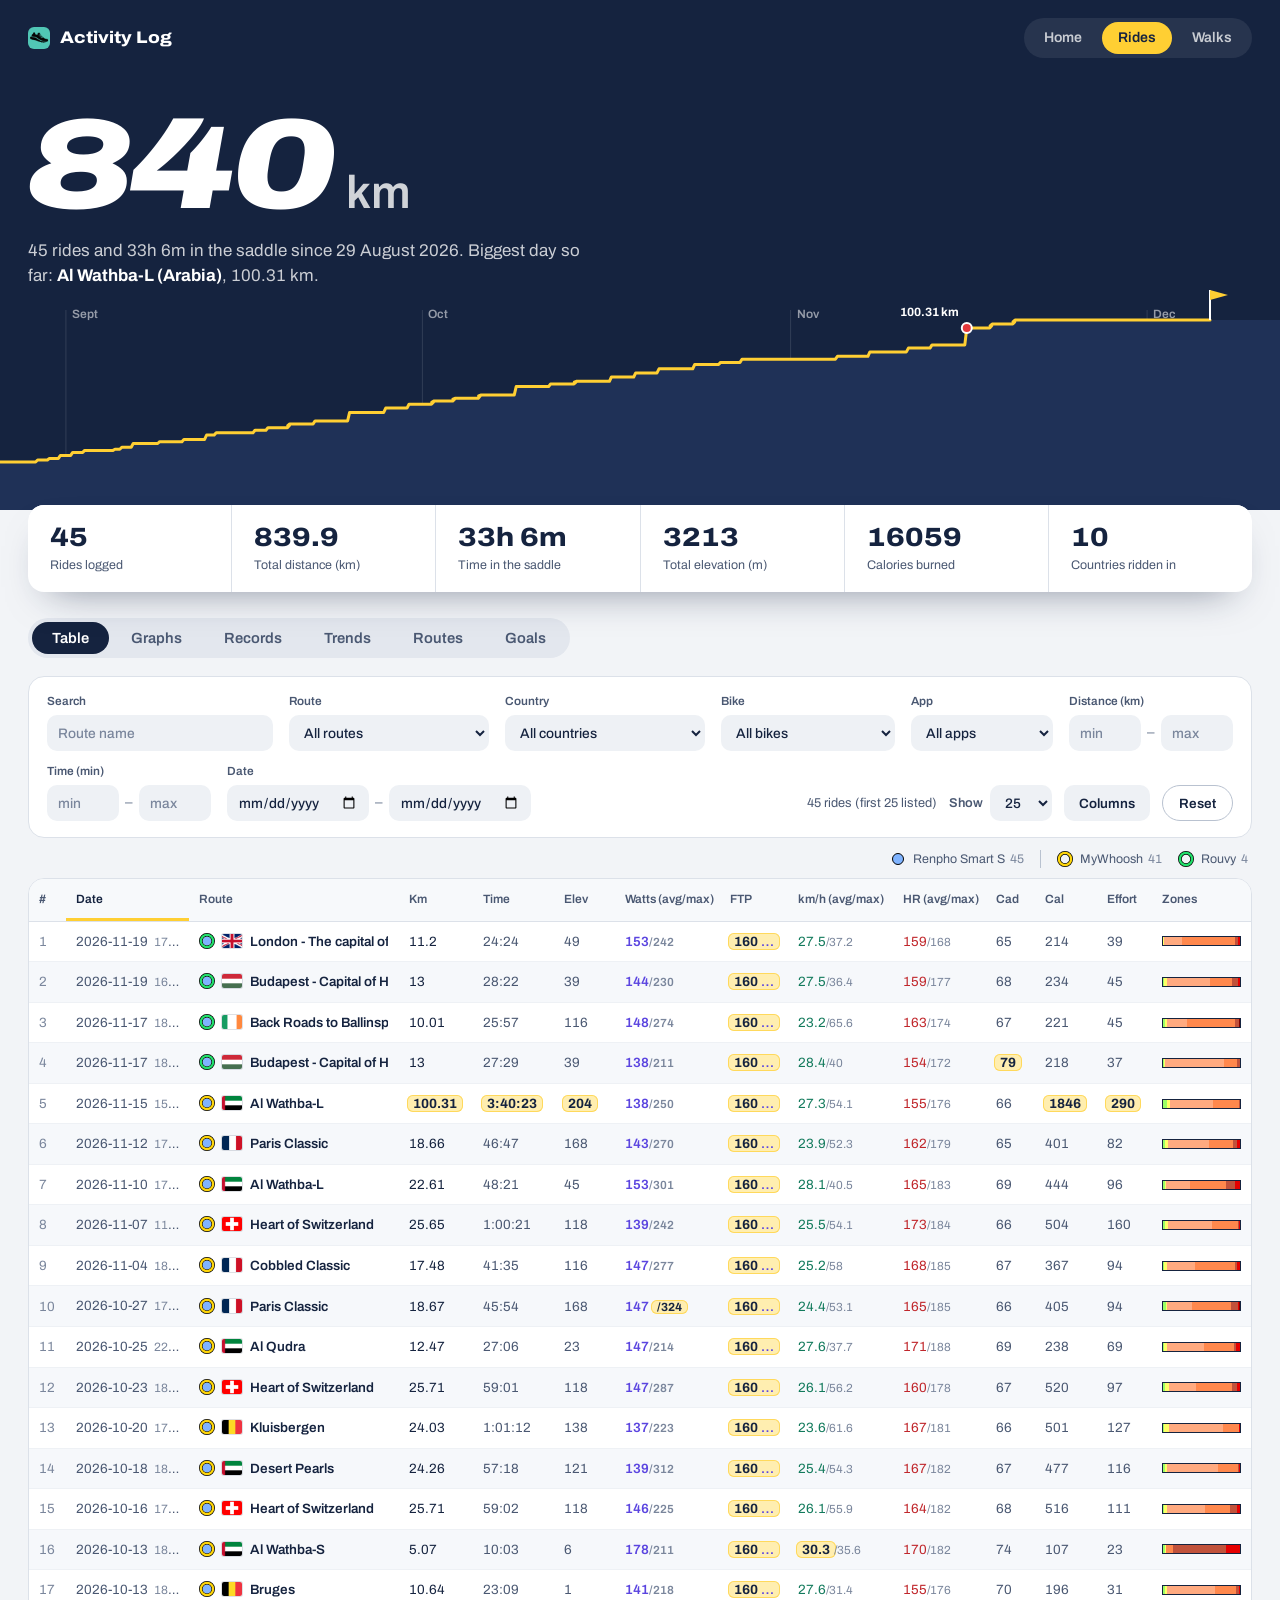
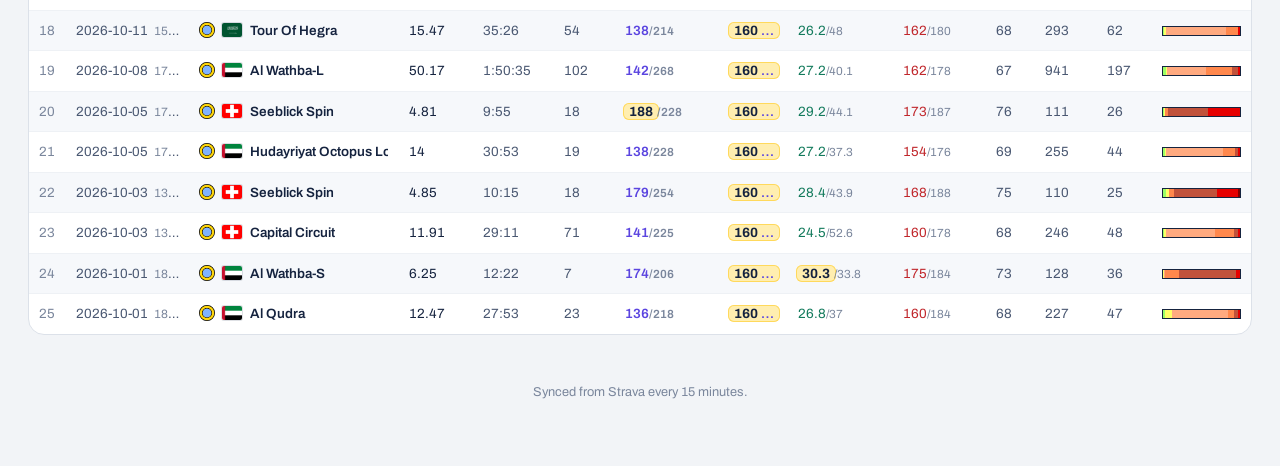
==== rides.html @ 5e199290 "feat: updated website" ====
<!DOCTYPE html>
<html lang="en">
<head>
    <meta charset="UTF-8">
    <meta name="viewport" content="width=device-width, initial-scale=1">
    <title>Ride Log</title>
    <link rel="icon" href="favicon/favicon.ico?v=3" sizes="any">
    <link rel="icon" type="image/png" sizes="32x32" href="favicon/favicon-32x32.png?v=3">
    <link rel="icon" type="image/png" sizes="16x16" href="favicon/favicon-16x16.png?v=3">
    <link rel="apple-touch-icon" sizes="180x180" href="favicon/apple-touch-icon.png?v=3">
    <link rel="manifest" href="favicon/site.webmanifest?v=3">
    <meta name="apple-mobile-web-app-title" content="Activity Log">
    <meta name="theme-color" content="#15233F">
    <link rel="preconnect" href="https://fonts.googleapis.com">
    <link rel="preconnect" href="https://fonts.gstatic.com" crossorigin>
    <link href="https://fonts.googleapis.com/css2?family=Archivo:ital,wdth,wght@0,62..125,100..900;1,62..125,100..900&display=swap" rel="stylesheet">
    <link rel="stylesheet" href="css/site.css?v=2026-11-19z">
    <link rel="stylesheet" href="css/rides.css?v=2026-11-19z">
</head>
<body>
<header class="hero">
    <div class="hero-inner">
        <nav class="topbar" aria-label="Pages">
            <a class="brand" href="index.html"><img src="favicon/favicon-32x32.png?v=3" alt="" width="22" height="22">Activity Log</a>
            <div class="nav">
                <a href="index.html">Home</a>
                <a href="rides.html" aria-current="page">Rides</a>
                <a href="walks.html">Walks</a>
            </div>
        </nav>
        <div class="hero-text">
            <h1 class="hero-km" id="hero-km">Ride Log</h1>
            <p class="hero-sub" id="hero-sub">Loading your season…</p>
        </div>
    </div>
    <div class="hero-profile" id="hero-profile" aria-hidden="true"></div>
</header>

<main class="wrap">
    <div id="status"></div>

    <div id="picker-wrap">
        Couldn't auto-load the ride data (browsers block this when a page is opened directly from disk).<br>
        Pick the monthly files from the <code>ride_data</code> folder instead (you can select several at once):
        <br>
        <input type="file" id="file-input" accept=".json" multiple>
    </div>

    <div id="totals" class="totals"></div>

    <div class="tabs">
        <button class="tab-btn active" data-view="table-view">Table</button>
        <button class="tab-btn" data-view="graph-view">Graphs</button>
        <button class="tab-btn" data-view="records-view">Records</button>
        <button class="tab-btn" data-view="trends-view">Trends</button>
        <button class="tab-btn" data-view="routes-view">Routes</button>
        <button class="tab-btn" data-view="goals-view">Goals</button>
    </div>

    <div id="table-view" class="view active">
        <div class="filter-bar" id="filter-bar">
            <div class="f-group f-grow">
                <label for="f-search">Search</label>
                <input type="search" id="f-search" placeholder="Route name">
            </div>
            <div class="f-group">
                <label for="f-route">Route</label>
                <select id="f-route"><option value="">All routes</option></select>
            </div>
            <div class="f-group">
                <label for="f-country">Country</label>
                <select id="f-country"><option value="">All countries</option></select>
            </div>
            <div class="f-group">
                <label for="f-bike">Bike</label>
                <select id="f-bike"><option value="">All bikes</option></select>
            </div>
            <div class="f-group">
                <label for="f-app">App</label>
                <select id="f-app"><option value="">All apps</option></select>
            </div>
            <div class="f-group">
                <label for="f-km-min">Distance (km)</label>
                <div class="f-range">
                    <input type="number" id="f-km-min" placeholder="min" min="0" step="1" inputmode="decimal">
                    <span>–</span>
                    <input type="number" id="f-km-max" placeholder="max" min="0" step="1" inputmode="decimal">
                </div>
            </div>
            <div class="f-group">
                <label for="f-min-min">Time (min)</label>
                <div class="f-range">
                    <input type="number" id="f-min-min" placeholder="min" min="0" step="5" inputmode="numeric">
                    <span>–</span>
                    <input type="number" id="f-min-max" placeholder="max" min="0" step="5" inputmode="numeric">
                </div>
            </div>
            <div class="f-group">
                <label for="f-from">Date</label>
                <div class="f-range">
                    <input type="date" id="f-from">
                    <span>–</span>
                    <input type="date" id="f-to">
                </div>
            </div>
            <div class="f-footer">
                <span class="f-count" id="f-count"></span>
                <label class="f-show">Show
                    <select id="f-limit">
                        <option value="25">25</option>
                        <option value="50">50</option>
                        <option value="100">100</option>
                        <option value="all">All</option>
                    </select>
                </label>
                <div id="col-picker"></div>
                <button type="button" class="f-reset" id="f-reset">Reset</button>
            </div>
        </div>
        <div class="bike-key" id="bike-key"></div>
        <div class="table-wrap">
            <table id="ride-table">
                <colgroup>
                    <col class="idx">
                    <col class="date">
                    <col class="route">
                    <col class="km">
                    <col class="time">
                    <col class="elev">
                    <col class="watts">
                    <col class="ftp">
                    <col class="speed">
                    <col class="hr">
                    <col class="cad">
                    <col class="cal">
                    <col class="effort">
                    <col class="zones">
                </colgroup>
                <thead>
                <tr>
                    <th class="idx">#</th>
                    <th data-key="date">Date</th>
                    <th data-key="map_name">Route</th>
                    <th data-key="distance_km" class="num">Km</th>
                    <th data-key="moving_time" class="num">Time</th>
                    <th data-key="elevation_m" class="num">Elev</th>
                    <th data-key="power_avg_w" class="num power">Watts (avg/max)</th>
                    <th data-key="ftp" class="num power">FTP</th>
                    <th data-key="speed_avg_kmh" class="num speed">km/h (avg/max)</th>
                    <th data-key="heart_rate_avg_bpm" class="num hr">HR (avg/max)</th>
                    <th data-key="cadence_avg" class="num">Cad</th>
                    <th data-key="calories" class="num">Cal</th>
                    <th data-key="relative_effort" class="num">Effort</th>
                    <th>Zones</th>
                </tr>
                </thead>
                <tbody id="rides"></tbody>
            </table>
        </div>
    </div>

    <div id="graph-view" class="view">
        <div class="metric-picker" id="metric-picker"></div>
        <div class="chart-wrap">
            <div id="chart-container"></div>
            <div id="tooltip"></div>
        </div>
    </div>

    <div id="records-view" class="view">
        <div class="section-title">Personal records</div>
        <div class="records-grid" id="records-grid"></div>

        <div class="section-title">Training zones</div>
        <div id="zones-chart"></div>
    </div>

    <div id="trends-view" class="view">
        <div class="trend-head">
            <div class="section-title" id="trend-title">Weekly totals</div>
            <div class="group-picker" id="group-picker" role="group" aria-label="Group totals by">
                <button type="button" class="group-btn active" data-group="week">Week</button>
                <button type="button" class="group-btn" data-group="month">Month</button>
                <button type="button" class="group-btn" data-group="quarter">3 months</button>
                <button type="button" class="group-btn" data-group="half">6 months</button>
                <button type="button" class="group-btn" data-group="year">Year</button>
            </div>
            <div class="trend-controls">
                <button type="button" class="delta-btn toggle" id="delta-toggle" aria-pressed="true">% change</button>
                <label class="trend-show">Show
                    <select id="trend-limit">
                        <option value="12">12</option>
                        <option value="24">24</option>
                        <option value="all">All</option>
                    </select>
                </label>
            </div>
        </div>
        <div class="table-wrap">
            <table class="simple-table trend-table">
                <thead>
                <tr>
                    <th id="trend-period-head">Week of</th>
                    <th class="num">Rides</th>
                    <th class="num">Km</th>
                    <th class="num">Time</th>
                    <th class="num power">Avg watts</th>
                    <th class="num power">Max watts</th>
                </tr>
                </thead>
                <tbody id="weekly-body"></tbody>
            </table>
        </div>
        <div class="chart-note"><span class="delta-note">▲▼ compare with the previous period; a fall in the current, unfinished period shows in grey. </span>Avg watts is weighted by ride time.</div>

    </div>

    <div id="routes-view" class="view">
        <div class="section-title">Where you've ridden</div>
        <div class="map-card">
            <div class="world-map-box" id="world-map"></div>
            <div class="map-tip" id="map-tip" hidden></div>
            <div class="map-legend">
                <span><i class="key ridden"></i>Ridden in <b id="map-count"></b></span>
                <span><i class="key"></i>Not yet</span>
            </div>
        </div>

        <div class="trend-head">
            <div class="section-title" id="route-title">By route</div>
            <div class="group-picker" id="route-picker" role="group" aria-label="Group rides by">
                <button type="button" class="group-btn active" data-group="route">Route</button>
                <button type="button" class="group-btn" data-group="country">Country</button>
                <button type="button" class="group-btn" data-group="continent">Continent</button>
            </div>
        </div>
        <div class="table-wrap">
            <table class="simple-table">
                <thead>
                <tr>
                    <th id="route-head-name">Route</th>
                    <th class="num" id="route-head-routes" hidden>Routes</th>
                    <th class="num">Times ridden</th>
                    <th class="num">Total km</th>
                    <th class="num">Best avg speed</th>
                    <th>Last ridden</th>
                </tr>
                </thead>
                <tbody id="route-body"></tbody>
            </table>
        </div>
    </div>

    <div id="goals-view" class="view">
        <div class="trend-head">
            <div class="section-title">Weekly goals</div>
            <span class="goals-week" id="goals-week"></span>
        </div>
        <div class="goals-grid" id="goals-grid"></div>
        <div class="chart-note">Weeks run Monday to Sunday.</div>

        <div class="trend-head year-goals-head">
            <div class="section-title" id="year-goals-title">Year goals</div>
            <span class="goals-week" id="year-goals-left"></span>
        </div>
        <div class="year-goals" id="year-goals"></div>
        <div class="chart-note">The marker on each bar shows where you'd be today riding at an even pace from your first ride of the year to 31 December.</div>
    </div>

    <footer class="page-foot">Synced from Strava every 15 minutes.</footer>
</main>
<script src="js/rides.js?v=2026-11-19z"></script>
<script src="js/goals.js?v=2026-11-19z"></script>
<script src="js/hero.js?v=2026-11-19z"></script>
<script src="js/name-scroll.js?v=2026-11-19z"></script>
<script src="js/column-picker.js?v=2026-11-19z"></script>
<script src="js/rides-ui.js?v=2026-11-19z"></script>
</body>
</html>
---- css/site.css ----
/* Activity Log - shared "road book" design for every page.
   One family (Archivo, variable width) and a stage-race palette: navy team kit,
   leader's-jersey yellow for highlights, KOM red and sprint green only where
   they carry meaning. Page files (rides.css, walks.css, index.css) add the rest. */

:root{
  --page:#F2F4F7;
  --ink:#15233F;          /* navy: text and the hero band */
  --ink-2:#4A5872;
  --muted:#7A869C;
  --line:#DCE1E9;
  --line-strong:#B9C2D0;
  --panel:#FFFFFF;
  --panel-hover:#F4F6F9;
  --bg-deep:#EEF1F5;
  --jersey:#FFCF33;       /* leader's yellow */
  --kom:#E5383B;          /* king of the mountains red */
  --sprint:#1E9E77;       /* points green */
  --navy-2:#1F3157;
  --accent:var(--jersey); /* the page's highlight: current nav pill, hero ridge */

  /* names used by the page scripts for chart colours */
  --text:#15233F;
  --hr:#E5383B;
  --best:#15233F;

  --font:'Archivo', system-ui, -apple-system, 'Segoe UI', sans-serif;
}

*{box-sizing:border-box;}
html{-webkit-text-size-adjust:100%;}
body{
  margin:0;
  background:var(--page);
  color:var(--ink);
  font-family:var(--font);
  font-size:15px;
  line-height:1.45;
  font-variant-numeric:tabular-nums;
  -webkit-font-smoothing:antialiased;
}
a{color:inherit;}
:focus-visible{outline:3px solid var(--jersey);outline-offset:2px;border-radius:6px;}

/* ---------------- Hero: the season as a stage profile ---------------- */
.hero{background:var(--ink);color:#fff;position:relative;overflow:hidden;}
.hero-inner{max-width:1340px;margin:0 auto;padding:18px 28px 0;position:relative;z-index:2;}
.topbar{display:flex;justify-content:space-between;align-items:center;gap:16px;flex-wrap:wrap;}
.brand{
  display:inline-flex;align-items:center;gap:10px;
  font-weight:800;font-stretch:112%;font-size:1.05rem;
  color:#fff;text-decoration:none;
}
.brand img{border-radius:6px;}
.nav{display:flex;gap:4px;background:rgba(255,255,255,0.08);padding:4px;border-radius:999px;}
.nav a{
  color:rgba(255,255,255,0.75);text-decoration:none;
  font-weight:600;font-size:0.88rem;
  padding:6px 16px;border-radius:999px;
}
.nav a:hover{color:#fff;background:rgba(255,255,255,0.08);}
.nav a[aria-current="page"]{background:var(--accent);color:var(--ink);}

.hero-text{padding:52px 0 0;max-width:780px;}
.hero-km{
  margin:0;
  font-size:clamp(3.4rem, 10vw, 8rem);
  font-weight:900;
  font-stretch:125%;
  font-style:italic;
  line-height:0.88;
  letter-spacing:-0.015em;
}
.hero-km .unit{font-size:0.36em;font-weight:600;font-style:normal;font-stretch:100%;letter-spacing:0;margin-left:0.25em;opacity:0.8;}
.hero-sub{margin:16px 0 0;font-size:1.06rem;color:rgba(255,255,255,0.78);max-width:56ch;}
.hero-sub b{color:#fff;font-weight:700;}

.hero-profile{height:clamp(150px, 20vw, 230px);margin-top:-8px;position:relative;}
.hero-profile svg{display:block;width:100%;height:100%;}
.hero-profile .area{fill:var(--navy-2);}
.hero-profile .area.second{fill:rgba(61,220,151,0.10);}
.hero-profile .ridge{fill:none;stroke:var(--accent);stroke-width:3;stroke-linejoin:round;stroke-linecap:round;}
.hero-profile .ridge.ride{stroke:var(--jersey);}
.hero-profile .ridge.walk{stroke:#3DDC97;}
.hero-profile .tick{stroke:rgba(255,255,255,0.12);stroke-width:1;}
.hero-profile .tick-label{fill:rgba(255,255,255,0.55);font:600 12px var(--font);}
.hero-profile .series-label{font:700 12px var(--font);}
.hero-profile .series-label.ride{fill:var(--jersey);}
.hero-profile .series-label.walk{fill:#3DDC97;}
.hero-profile .marker{fill:var(--kom);stroke:#fff;stroke-width:2;}
.hero-profile .marker-label{fill:#fff;font:700 12px var(--font);}
.hero-profile .flag{stroke:#fff;stroke-width:2;}
.hero-profile .flag-cloth{fill:var(--accent);}
.hero-profile.animate .ridge{animation:draw 1.6s cubic-bezier(.22,.8,.3,1) forwards;}
.hero-profile.animate .area{animation:rise 1.6s ease-out forwards;}
@keyframes draw{from{stroke-dashoffset:var(--len);}to{stroke-dashoffset:0;}}
@keyframes rise{from{opacity:0;}to{opacity:1;}}

/* ---------------- Page ---------------- */
.wrap{max-width:1340px;margin:0 auto;padding:0 28px 64px;}

/* Stats strip, overlapping the bottom of the hero. 1px gaps on a line-coloured
   background draw the dividers, so they stay right at any column count. */
.totals{
  position:relative;z-index:3;
  margin-top:-38px;
  display:grid;
  grid-template-columns:repeat(var(--total-cols, 6), minmax(0, 1fr));
  gap:1px;
  background:var(--line);
  border-radius:16px;
  overflow:hidden;
  box-shadow:0 18px 40px -22px rgba(21,35,63,0.55);
}
.total-cell{padding:18px 22px;background:var(--panel);min-width:0;}
.total-cell .num{font-size:1.65rem;font-weight:800;font-stretch:112%;line-height:1.1;white-space:nowrap;}
.total-cell .label{font-size:0.78rem;color:var(--ink-2);margin-top:4px;}

#status{color:var(--muted);font-size:0.8rem;margin:14px 2px 0;min-height:1em;}
#picker-wrap,.notice{
  display:none;margin-top:18px;padding:24px;text-align:center;
  background:var(--panel);border:2px dashed var(--line-strong);border-radius:16px;color:var(--ink-2);
}
#picker-wrap.show,.notice.show{display:block;}

.tabs{
  display:inline-flex;gap:2px;margin:26px 0 18px;
  background:#E3E7EE;padding:4px;border-radius:999px;
  max-width:100%;overflow-x:auto;
}
.tab-btn{
  border:0;background:none;cursor:pointer;
  font:600 0.92rem var(--font);color:var(--ink-2);
  padding:8px 20px;border-radius:999px;white-space:nowrap;
}
.tab-btn:hover{color:var(--ink);}
.tab-btn.active{background:var(--ink);color:#fff;}

.view{display:none;}
.view.active{display:block;}

.section-title{font-weight:800;font-stretch:112%;font-size:1.3rem;margin:36px 0 14px;}
.view > .section-title:first-child{margin-top:4px;}
.section-title .hint{font-size:0.8rem;font-weight:500;font-stretch:100%;color:var(--muted);margin-left:10px;}

/* Anything marked hidden stays hidden, even if its class sets a display. */
[hidden]{display:none !important;}

/* ---------------- Tables ---------------- */
.table-wrap{background:var(--panel);border:1px solid var(--line);border-radius:16px;overflow-x:auto;}
table{width:100%;border-collapse:collapse;font-size:0.84rem;}
thead th{
  position:sticky;top:0;z-index:1;
  background:#F7F9FB;
  text-align:left;font-weight:600;font-size:0.75rem;color:var(--ink-2);
  padding:12px 10px;border-bottom:1px solid var(--line);
  white-space:nowrap;user-select:none;
}
thead th[data-key]{cursor:pointer;}
thead th[data-key]:hover{color:var(--ink);}
thead th.sorted{color:var(--ink);box-shadow:inset 0 -3px 0 var(--jersey);}
tbody td{
  padding:10px;border-bottom:1px solid #EEF1F5;
  white-space:nowrap;overflow:hidden;text-overflow:ellipsis;
}
tbody tr:last-child td{border-bottom:none;}
/* Every other row gets a faint tint, so a row is easy to follow across a wide table */
tbody tr:nth-child(even){background:#F6F8FB;}
tbody tr:hover{background:#EEF2F8;}
td.idx{color:var(--muted);text-overflow:clip;}
td.date-cell{color:var(--ink-2);}
td.name{font-weight:600;}
td.name a{text-decoration:none;}
td.name a:hover{text-decoration:underline;text-decoration-color:var(--jersey);text-decoration-thickness:3px;text-underline-offset:3px;}
/* Long names slide to their end and back inside the cell (js/name-scroll.js).
   Moved with margin-left, not transform: transforms turn the text into a
   bitmap layer, which looks blurry on Windows. */
.name-clip{display:inline-block;vertical-align:bottom;overflow:hidden;}
.name-track{display:inline-block;white-space:nowrap;animation:name-scroll var(--dur, 8s) ease-in-out infinite;}
td.name.scrolling{text-overflow:clip;}
td.name.scrolling:hover .name-track{animation-play-state:paused;}
@keyframes name-scroll{
  0%, 18%{margin-left:0;}
  50%, 68%{margin-left:var(--shift);}
  100%{margin-left:0;}
}
td.muted{color:var(--ink-2);}
td.hr{color:#C0262B;}
.pair-max{color:var(--muted);font-size:0.88em;}
/* all-time bests: a soft leader's-yellow tag behind the value */
.best-val{
  color:var(--ink);font-weight:700;
  background:#FFEEB0;
  box-shadow:inset 0 0 0 1px #FFD95C;
  border-radius:6px;
  padding:1px 6px;
  margin:0 -2px;
}
.pair-max.best-val{font-size:0.88em;margin-left:2px;}
td.no-match{text-align:center;color:var(--muted);padding:32px 12px;}
.simple-table{table-layout:auto !important;min-width:0 !important;}
.simple-table td,.simple-table th{white-space:nowrap;}

/* ---------------- Filter bar ---------------- */
.filter-bar{
  display:flex;flex-wrap:wrap;align-items:flex-end;gap:12px 16px;
  background:var(--panel);
  border:1px solid var(--line);
  border-radius:16px;
  padding:16px 18px;
}
.f-group{display:flex;flex-direction:column;gap:5px;min-width:0;}
.f-grow{flex:1 1 180px;}
.f-group label{font-size:0.74rem;font-weight:600;color:var(--ink-2);}
.filter-bar input,
.filter-bar select{
  height:36px;min-width:0;
  font:500 0.86rem var(--font);color:var(--ink);
  background:var(--bg-deep);
  border:1px solid transparent;border-radius:10px;
  padding:0 10px;
}
.filter-bar select{max-width:200px;cursor:pointer;}
.filter-bar input:hover,.filter-bar select:hover{border-color:var(--line-strong);}
.filter-bar input:focus,.filter-bar select:focus{outline:none;border-color:var(--ink);background:#fff;box-shadow:0 0 0 3px rgba(255,207,51,0.55);}
.filter-bar input::placeholder{color:var(--muted);}
.f-range{display:flex;align-items:center;gap:6px;}
.f-range span{color:var(--muted);}
.f-range input[type="number"]{width:72px;}
.f-range input[type="date"]{width:142px;}
.f-footer{display:flex;align-items:center;gap:12px;margin-left:auto;height:36px;}
.f-count{font-size:0.8rem;color:var(--ink-2);white-space:nowrap;}
.f-count b{background:var(--jersey);color:var(--ink);padding:1px 7px;border-radius:999px;font-weight:800;}
.f-show{display:inline-flex;align-items:center;gap:7px;font-size:0.8rem;font-weight:600;color:var(--ink-2);}
.f-show select{width:auto;max-width:none;padding-right:6px;}
.f-reset{
  height:36px;padding:0 16px;cursor:pointer;
  font:600 0.84rem var(--font);color:var(--ink);
  background:none;border:1px solid var(--line-strong);border-radius:999px;
}
.f-reset:hover{background:var(--ink);color:#fff;border-color:var(--ink);}
.filter-bar + .table-wrap{margin-top:14px;}
/* Columns picker (js/column-picker.js) */
.col-picker{position:relative;}
.col-picker-btn{
  height:36px;padding:0 14px;cursor:pointer;white-space:nowrap;
  font:600 0.84rem var(--font);color:var(--ink);
  background:var(--bg-deep);border:1px solid transparent;border-radius:10px;
}
.col-picker-btn:hover{border-color:var(--line-strong);}
.col-picker-btn[aria-expanded="true"]{border-color:var(--ink);background:#fff;}
.col-picker-count:not(:empty){margin-left:7px;background:var(--jersey);color:var(--ink);padding:1px 7px;border-radius:999px;font-weight:800;font-size:0.78rem;}
.col-picker-panel{
  position:absolute;right:0;top:calc(100% + 6px);z-index:20;
  min-width:190px;max-height:60vh;overflow-y:auto;
  background:var(--panel);border:1px solid var(--line);border-radius:12px;
  box-shadow:0 10px 28px rgba(21,35,63,0.16);padding:6px;
}
.col-picker-item{display:flex;align-items:center;gap:9px;padding:7px 9px;border-radius:8px;font-size:0.84rem;color:var(--ink);cursor:pointer;white-space:nowrap;}
.col-picker-item:hover{background:var(--panel-hover);}
.col-picker-item input{width:16px;height:16px;margin:0;accent-color:var(--ink);cursor:pointer;}
.col-picker-reset{
  display:block;width:100%;margin-top:4px;padding:8px 9px;cursor:pointer;text-align:left;
  font:600 0.8rem var(--font);color:var(--ink-2);
  background:none;border:0;border-top:1px solid var(--line);border-radius:0 0 8px 8px;
}
.col-picker-reset:hover{color:var(--ink);}

/* ---------------- Graphs ---------------- */
.metric-picker{display:flex;flex-wrap:wrap;gap:6px;margin-bottom:16px;}
.metric-btn{
  cursor:pointer;
  font:600 0.84rem var(--font);color:var(--ink-2);
  background:var(--panel);border:1px solid var(--line);border-radius:999px;
  padding:6px 15px;
}
.metric-btn:hover{border-color:var(--line-strong);color:var(--ink);}
.metric-btn.active{font-weight:700;}
.chart-wrap{position:relative;background:var(--panel);border:1px solid var(--line);border-radius:16px;padding:22px;}
.chart-wrap svg{display:block;width:100%;height:auto;}
.chart-empty{color:var(--muted);text-align:center;padding:48px 0;}
.chart-note{color:var(--muted);font-size:0.78rem;margin-top:10px;}
#tooltip{
  position:absolute;display:none;pointer-events:none;z-index:10;
  background:var(--ink);color:#fff;border-radius:10px;
  padding:7px 11px;font-size:0.78rem;white-space:nowrap;
  box-shadow:0 10px 24px -12px rgba(21,35,63,0.6);
}
#tooltip .t-date{opacity:0.7;}
#tooltip .t-val{font-weight:800;}

/* ---------------- Records ---------------- */
.records-grid{display:grid;grid-template-columns:repeat(auto-fill, minmax(214px, 1fr));gap:12px;}
.record-card{
  position:relative;overflow:hidden;min-width:0;
  background:var(--panel);border:1px solid var(--line);border-radius:14px;
  padding:18px 18px 16px;
}
.record-card::before{content:"";position:absolute;inset:0 0 auto 0;height:5px;background:var(--line);}
.record-value{font-size:1.75rem;font-weight:900;font-stretch:118%;font-style:italic;line-height:1.1;}
.record-label{font-weight:600;font-size:0.88rem;margin-top:4px;}
.record-meta{
  position:relative;margin-top:8px;
  color:var(--muted);font-size:0.76rem;
  white-space:nowrap;overflow:hidden;text-overflow:ellipsis;
}
.record-meta-track{display:inline-block;}
.record-meta.scrolling{text-overflow:clip;}
.record-meta.scrolling .record-meta-track{animation:marquee-scroll linear infinite;}
@keyframes marquee-scroll{from{transform:translateX(0);}to{transform:translateX(-50%);}}

/* Stacked bars (training zones, walks vs hikes, time of day) */
.zone-bar{display:flex;height:22px;overflow:hidden;background:var(--bg-deep);border:1px solid var(--ink);}
.zone-seg{height:100%;}
.zone-legend{display:flex;flex-wrap:wrap;gap:8px 18px;margin-top:14px;font-size:0.82rem;color:var(--ink-2);}
.zone-legend-item{display:flex;align-items:center;gap:7px;}
.zone-dot{width:10px;height:10px;display:inline-block;box-shadow:inset 0 0 0 1px var(--ink);}

/* ---------------- Trends ---------------- */
.trend-head{display:flex;align-items:flex-end;gap:12px;flex-wrap:wrap;margin:4px 0 14px;}
.trend-head .section-title{margin:0 auto 0 0;}
.group-picker{display:flex;gap:2px;flex-wrap:wrap;background:#E3E7EE;padding:4px;border-radius:16px;}
.group-btn{
  cursor:pointer;border:0;background:none;
  font:600 0.84rem var(--font);color:var(--ink-2);
  padding:6px 14px;border-radius:999px;
}
.group-btn:hover{color:var(--ink);}
.group-btn.active{background:var(--ink);color:#fff;}
/* % change sits on its own, beside the Show menu */
.trend-controls{display:flex;align-items:center;gap:12px;}
.delta-btn{
  cursor:pointer;height:34px;padding:0 14px;
  font:600 0.84rem var(--font);color:var(--ink-2);
  background:#E3E7EE;border:1px solid transparent;border-radius:999px;
}
.delta-btn:hover{border-color:var(--line-strong);}
.delta-btn.active{background:var(--jersey);color:var(--ink);}
.delta-btn:not(.active){text-decoration:line-through;}
.trend-show{display:inline-flex;align-items:center;gap:7px;font-size:0.84rem;font-weight:600;color:var(--ink-2);}
.trend-show select{
  height:34px;padding:0 8px;cursor:pointer;
  font:600 0.84rem var(--font);color:var(--ink);
  background:#E3E7EE;border:1px solid transparent;border-radius:999px;
}
.trend-show select:hover{border-color:var(--line-strong);}
.trend-show select:focus{outline:none;border-color:var(--ink);box-shadow:0 0 0 3px rgba(255,207,51,0.55);}
.trend-table td.num{white-space:nowrap;}
.trend-val{display:inline-block;white-space:nowrap;}
.delta{display:inline-block;min-width:4.4em;margin-left:9px;font-size:0.74rem;font-weight:700;}
.delta.up{color:#128A63;}
.delta.down{color:#D62F33;}
.delta.flat,.delta.pending{color:var(--muted);}
.so-far{
  font-size:0.7rem;font-weight:700;color:var(--ink);
  background:var(--jersey);border-radius:999px;padding:1px 8px;margin-left:8px;
}
.hide-changes .delta,
.hide-changes .delta-note{display:none;}

.page-foot{margin-top:48px;color:var(--muted);font-size:0.8rem;text-align:center;}

/* ---------------- Small screens ---------------- */
@media (max-width: 900px){
  .totals{grid-template-columns:repeat(3, minmax(0, 1fr));}
}
@media (max-width: 640px){
  .f-footer{flex-wrap:wrap;height:auto;margin-left:0;width:100%;}
  .f-count{flex-basis:100%;}
  .group-picker{width:100%;}
  .group-btn{flex:1 1 auto;padding:6px 6px;white-space:nowrap;}
  .trend-controls{width:100%;justify-content:space-between;}
  .hero-inner{padding:14px 16px 0;}
  .hero-text{padding-top:34px;}
  .wrap{padding:0 14px 48px;}
  .nav a{padding:6px 11px;}
  .totals{grid-template-columns:repeat(2, minmax(0, 1fr));margin-top:-28px;}
  .total-cell{padding:14px 16px;}
  .total-cell .num{font-size:1.3rem;}
  .tabs{display:flex;}
  .tab-btn{flex:1 1 auto;padding:8px 7px;font-size:0.84rem;}
  .f-group{flex:1 1 45%;}
  .filter-bar select{max-width:none;}
  .f-range input[type="number"],.f-range input[type="date"]{flex:1;width:auto;}
  .f-footer{margin-left:0;width:100%;justify-content:space-between;}
  .chart-wrap{padding:12px;}
}
@media (max-width: 400px){
  .tabs{padding:3px;}
  .tab-btn{padding:7px 5px;font-size:0.8rem;}
}

@media (prefers-reduced-motion: reduce){
  .name-track{animation:none;}
  .hero-profile.animate .ridge,.hero-profile.animate .area{animation:none;}
  .record-meta.scrolling .record-meta-track{animation:none;}
}
---- css/rides.css ----
/* Ride Log - page-specific styles on top of site.css */

:root{
  --accent:var(--jersey);
  --power:#5B45E0;        /* indigo: watts and FTP */
  --speed:#1E9E77;
  --burn:#F07A1F;         /* orange: calories and effort records */
}

/* ---------------- Bike and app key ---------------- */
.bike-key{display:flex;flex-wrap:wrap;gap:16px;justify-content:flex-end;font-size:0.78rem;color:var(--ink-2);margin:12px 4px 10px;}
.bike-key:empty{display:none;}
.bike-key-item{display:inline-flex;align-items:center;}
.bike-key-count{color:var(--muted);margin-left:5px;}
.bike-key-sep{width:1px;align-self:stretch;background:var(--line-strong);}
.bike-icon{width:16px;height:16px;vertical-align:-3px;margin-right:7px;}
/* Country flags (images/flags/<code>.png) */
.flag{width:20px;height:14px;object-fit:cover;vertical-align:-2px;margin-right:8px;border-radius:2px;box-shadow:0 0 0 1px rgba(21,35,63,0.14);}

/* ---------------- Ride table ---------------- */
#ride-table{min-width:1200px;table-layout:fixed;}
/* Column widths, one per column in table order. Keep the total at 100%:
   if it goes over, the browser shrinks every column to fit. */
col.idx{width:3%;}
col.date{width:10%;}
col.route{width:17%;}
col.km{width:6%;}
col.time{width:6.5%;}
col.elev{width:5%;}
col.watts{width:8.5%;}
col.ftp{width:5.5%;}
col.speed{width:8.5%;}
col.hr{width:7.5%;}
col.cad{width:4%;}
col.cal{width:5%;}
col.effort{width:4.5%;}
col.zones{width:8%;}
.ride-time{color:var(--muted);font-size:0.9em;margin-left:6px;}
td.power{color:var(--power);font-weight:600;}
td.speed{color:#127A5C;}
.mini-zone-bar{display:flex;height:10px;overflow:hidden;background:var(--bg-deep);border:1px solid var(--ink);}
.mini-zone-seg{height:100%;}

/* ---------------- Records: the classification jerseys ---------------- */
/* Card order follows computeRecords in rides.js:
   1 longest ride, 2 longest time, 3 most elevation, 4 avg power, 5 max power,
   6 FTP, 7 avg speed, 8 max speed, 9 calories, 10 effort */
.record-card:nth-child(1)::before,
.record-card:nth-child(2)::before{background:var(--jersey);}
.record-card:nth-child(3)::before{background:var(--kom);}
.record-card:nth-child(4)::before,
.record-card:nth-child(5)::before,
.record-card:nth-child(6)::before{background:var(--power);}
.record-card:nth-child(7)::before,
.record-card:nth-child(8)::before{background:var(--sprint);}
.record-card:nth-child(9)::before,
.record-card:nth-child(10)::before{background:var(--burn);}

/* ---------------- Routes: world map ---------------- */
.map-card{position:relative;background:var(--panel);border:1px solid var(--line);border-radius:16px;padding:14px 14px 10px;margin-bottom:8px;}
.world-map-box{position:relative;}
.world-map-box .world-base{display:block;width:100%;height:auto;}
.world-map-box .world-overlay{position:absolute;inset:0;width:100%;height:100%;pointer-events:none;}
.world-overlay .ridden{fill:var(--jersey);stroke:#9A7400;stroke-width:0.6;pointer-events:auto;}
.world-overlay circle.ridden{stroke-width:0.8;}
.world-overlay .ridden:hover{fill:#F2B705;}
.map-tip{
  position:absolute;z-index:5;pointer-events:none;
  display:flex;align-items:center;gap:0 6px;flex-wrap:wrap;max-width:240px;
  background:var(--ink);color:#fff;font-size:0.8rem;padding:7px 10px;border-radius:8px;
  box-shadow:0 6px 18px rgba(21,35,63,0.25);
}
.map-tip[hidden]{display:none;}
.map-tip .flag{margin-right:2px;box-shadow:none;}
.map-tip span{flex-basis:100%;color:#C8D1E0;}
.map-legend{display:flex;gap:18px;justify-content:center;font-size:0.8rem;color:var(--ink-2);margin-top:8px;}
.map-legend .key{display:inline-block;width:12px;height:12px;border-radius:3px;background:#4FAF7A;margin-right:6px;vertical-align:-1px;}
.map-legend .key.ridden{background:var(--jersey);box-shadow:inset 0 0 0 1px #9A7400;}
#routes-view .trend-head{margin-top:26px;}

/* ---------------- Goals ---------------- */
.goals-week{font-size:0.86rem;color:var(--ink-2);font-weight:600;}
.goals-grid{display:grid;grid-template-columns:repeat(5, minmax(0, 1fr));gap:14px;}
.goal-card{
  background:var(--panel);border:1px solid var(--line);border-radius:16px;
  padding:16px 16px 14px;display:flex;flex-direction:column;align-items:center;
}
.goal-card.done{border-color:var(--jersey);box-shadow:0 0 0 2px rgba(255,207,51,0.35);}
.goal-head{display:flex;justify-content:space-between;align-items:center;width:100%;min-height:22px;}
.goal-label{font-weight:700;font-size:0.92rem;color:var(--ink);}
.goal-streak{white-space:nowrap;font-size:0.72rem;font-weight:700;color:var(--ink);background:var(--jersey);padding:2px 8px;border-radius:999px;}
.goal-dial{position:relative;width:100%;max-width:190px;margin:6px 0 2px;}
.goal-ring{display:block;width:100%;height:auto;}
.goal-track{fill:none;stroke:#E6EAF0;stroke-width:11;stroke-linecap:round;}
.goal-fill{fill:none;stroke-width:11;stroke-linecap:round;}
.goal-card.done .goal-fill{filter:drop-shadow(0 0 4px rgba(21,35,63,0.15));}
.goals-grid.animate .goal-fill{animation:goal-fill 1.1s cubic-bezier(.2,.8,.2,1) both;}
.goals-grid.animate .goal-card:nth-child(2) .goal-fill{animation-delay:.08s;}
.goals-grid.animate .goal-card:nth-child(3) .goal-fill{animation-delay:.16s;}
.goals-grid.animate .goal-card:nth-child(4) .goal-fill{animation-delay:.24s;}
.goals-grid.animate .goal-card:nth-child(5) .goal-fill{animation-delay:.32s;}
@keyframes goal-fill{from{stroke-dasharray:0 400;}}
.goal-centre{position:absolute;inset:0;display:flex;flex-direction:column;align-items:center;justify-content:center;padding-bottom:6%;}
.goal-value{font-weight:800;font-style:italic;font-size:1.55rem;letter-spacing:-0.02em;color:var(--ink);line-height:1.1;font-stretch:115%;}
.goal-value span{font-size:0.6em;font-style:normal;font-weight:700;margin-left:3px;color:var(--ink-2);}
.goal-of{font-size:0.78rem;color:var(--muted);margin-top:2px;}
.goal-pct{position:absolute;left:0;right:0;bottom:2%;text-align:center;font-weight:800;font-size:0.82rem;color:var(--ink-2);}
.goal-status{font-size:0.82rem;font-weight:600;color:var(--ink-2);margin-top:2px;}
.goal-card.done .goal-status{color:var(--ink);}
.goal-history{display:flex;gap:4px;align-items:flex-end;height:30px;width:100%;margin-top:12px;padding-top:10px;border-top:1px solid var(--line);box-sizing:content-box;}
.goal-bar{flex:1;height:100%;display:flex;align-items:flex-end;background:#EEF1F5;border-radius:3px;overflow:hidden;}
.goal-bar i{display:block;width:100%;opacity:0.55;}
.goal-bar.hit i{opacity:1;}
.goal-bar.now{box-shadow:0 0 0 1.5px var(--ink);}
.goal-best{width:100%;display:flex;justify-content:space-between;margin-top:9px;font-size:0.78rem;color:var(--ink-2);}
.goal-best b{color:var(--ink);font-weight:700;}
/* Year goals */
.year-goals-head{margin-top:30px;}
.year-goals{display:grid;grid-template-columns:repeat(4, minmax(0, 1fr));gap:14px;}
.yg-card{background:var(--panel);border:1px solid var(--line);border-radius:16px;padding:16px 18px;display:flex;flex-direction:column;gap:8px;}
.yg-card.done{border-color:var(--jersey);box-shadow:0 0 0 2px rgba(255,207,51,0.35);}
.yg-head{display:flex;justify-content:space-between;align-items:baseline;}
.yg-pct{font-weight:800;font-size:0.85rem;color:var(--ink-2);}
.yg-card.has-note{cursor:help;}
.hover-tip{
  position:fixed;z-index:50;pointer-events:none;max-width:240px;
  background:var(--ink);color:#fff;font-size:0.8rem;padding:6px 10px;border-radius:8px;
  box-shadow:0 6px 18px rgba(21,35,63,0.25);
}
.yg-value{font-weight:800;font-style:italic;font-stretch:115%;font-size:1.45rem;letter-spacing:-0.02em;color:var(--ink);line-height:1.15;}
.yg-value span{font-style:normal;font-weight:600;font-size:0.8rem;letter-spacing:0;color:var(--muted);margin-left:4px;font-stretch:100%;}
.yg-bar{position:relative;height:12px;background:#E6EAF0;border-radius:999px;margin:4px 0 2px;}
.yg-bar i{display:block;height:100%;border-radius:999px;min-width:12px;}
.yg-marker{position:absolute;top:-4px;bottom:-4px;width:3px;margin-left:-1.5px;background:var(--ink);border-radius:2px;}
.yg-status{font-size:0.8rem;color:var(--ink-2);line-height:1.45;}
.yg-status b{color:var(--ink);}
.yg-done{font-weight:700;color:var(--ink);}
@media (max-width: 1100px){ .year-goals{grid-template-columns:repeat(2, minmax(0, 1fr));} }
@media (max-width: 560px){ .year-goals{grid-template-columns:1fr;} }
@media (max-width: 1100px){ .goals-grid{grid-template-columns:repeat(3, minmax(0, 1fr));} }
@media (max-width: 700px){
  .goals-grid{grid-template-columns:repeat(2, minmax(0, 1fr));}
  .goal-card:first-child{grid-column:1 / -1;}   /* rides on its own row, the other four in pairs */
}
@media (prefers-reduced-motion: reduce){ .goals-grid.animate .goal-fill{animation:none;} }

@media (max-width: 640px){
  .bike-key{justify-content:flex-start;}
}
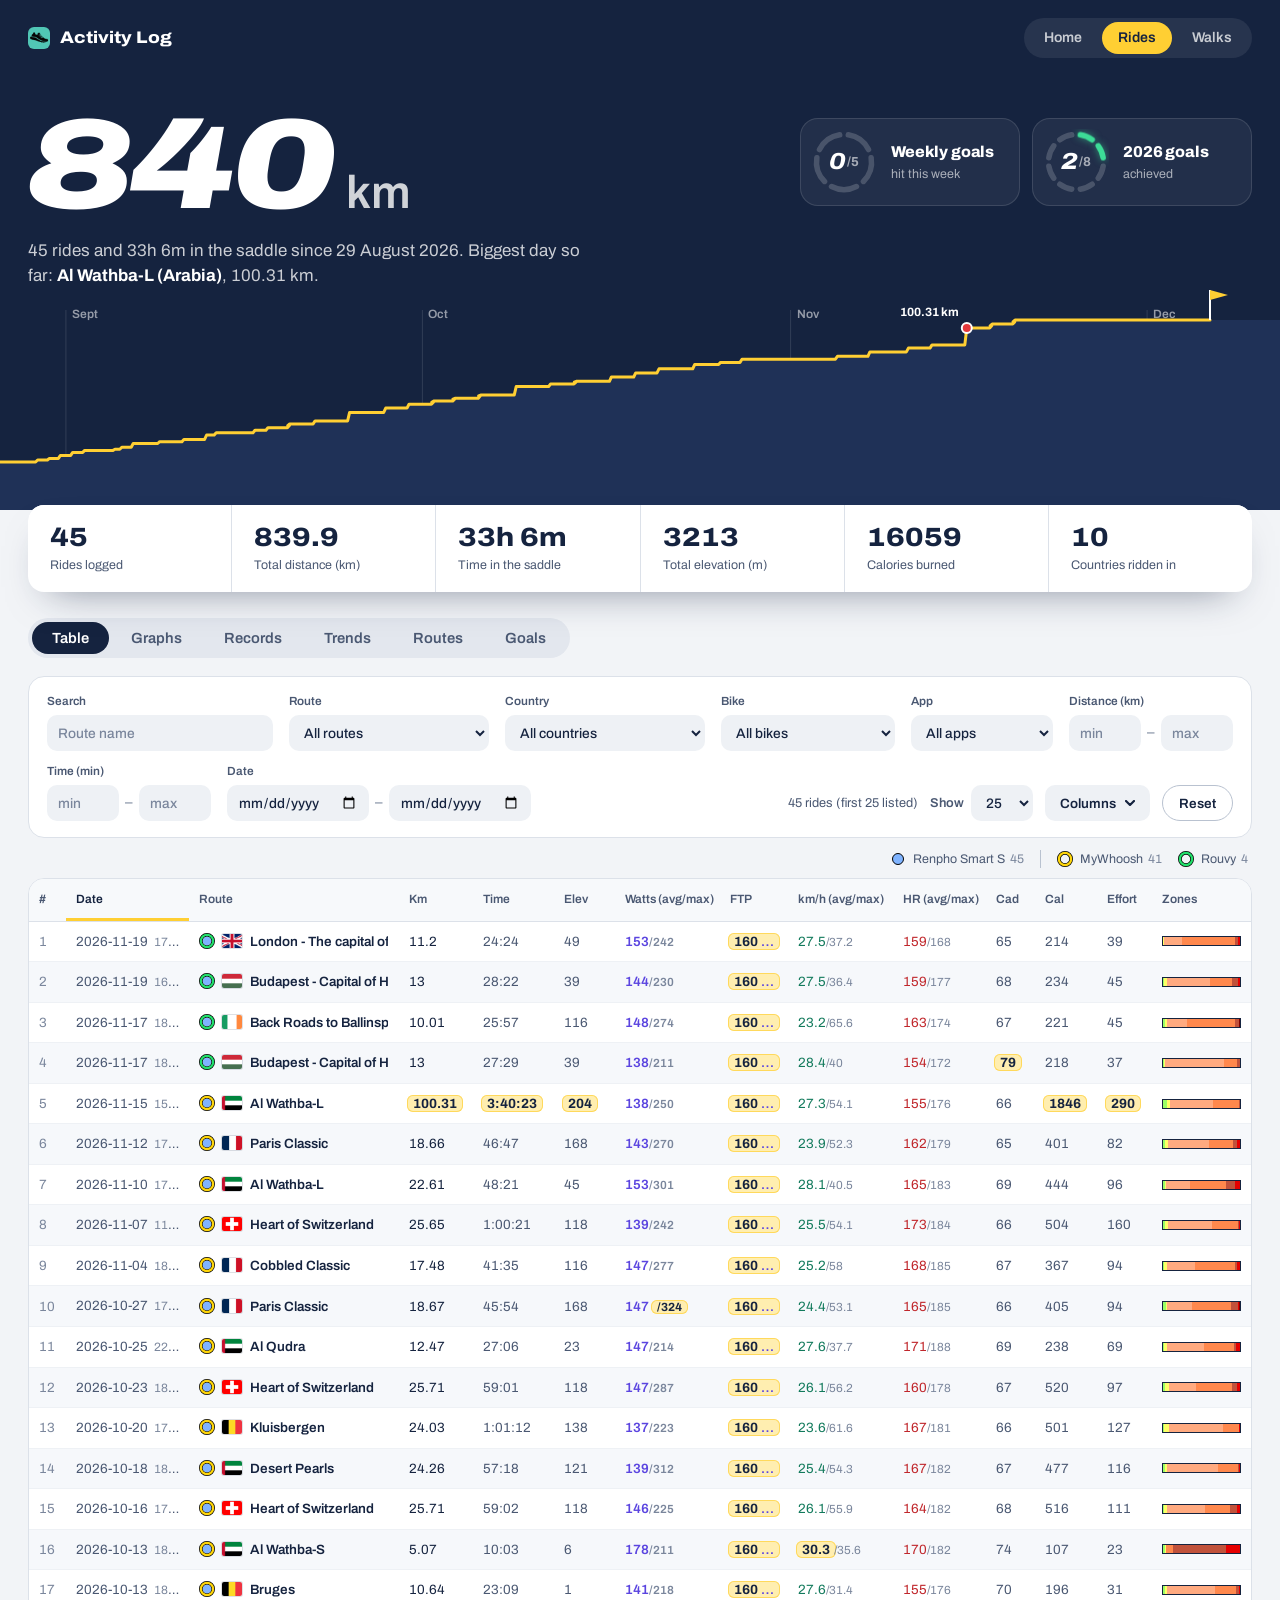
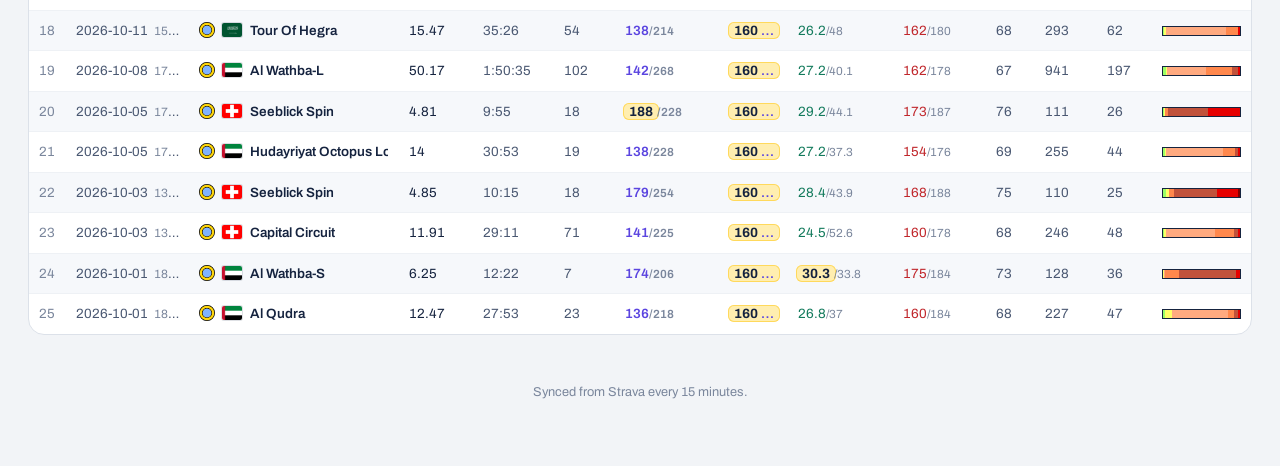
==== commit f76e490b: "feat: updated website" ====
--- a/rides.html
+++ b/rides.html
@@ -14,8 +14,8 @@
     <link rel="preconnect" href="https://fonts.googleapis.com">
     <link rel="preconnect" href="https://fonts.gstatic.com" crossorigin>
     <link href="https://fonts.googleapis.com/css2?family=Archivo:ital,wdth,wght@0,62..125,100..900;1,62..125,100..900&display=swap" rel="stylesheet">
-    <link rel="stylesheet" href="css/site.css?v=2026-11-19z">
-    <link rel="stylesheet" href="css/rides.css?v=2026-11-19z">
+    <link rel="stylesheet" href="css/site.css?v=2026-11-19-13">
+    <link rel="stylesheet" href="css/rides.css?v=2026-11-19-13">
 </head>
 <body>
 <header class="hero">
@@ -32,6 +32,7 @@
             <h1 class="hero-km" id="hero-km">Ride Log</h1>
             <p class="hero-sub" id="hero-sub">Loading your season…</p>
         </div>
+        <div class="hero-goals" id="hero-goals" hidden></div>
     </div>
     <div class="hero-profile" id="hero-profile" aria-hidden="true"></div>
 </header>
@@ -260,20 +261,26 @@
         <div class="chart-note">Weeks run Monday to Sunday.</div>
 
         <div class="trend-head year-goals-head">
-            <div class="section-title" id="year-goals-title">Year goals</div>
-            <span class="goals-week" id="year-goals-left"></span>
-        </div>
+            <div class="yg-titles">
+                <div class="section-title" id="year-goals-title">Year goals</div>
+                <div class="yg-range" id="year-goals-range"></div>
+                <div class="yg-left" id="year-goals-left"></div>
+            </div>
+            <div class="group-picker" id="year-picker" role="group" aria-label="Goals for year"></div>
+        </div>
+        <div class="year-progress" id="year-progress"></div>
         <div class="year-goals" id="year-goals"></div>
-        <div class="chart-note">The marker on each bar shows where you'd be today riding at an even pace from your first ride of the year to 31 December.</div>
+        <div class="chart-note">The marker on each bar shows where you'd be today riding at an even pace from the goals' start (your first ride in 2026, 1 January from 2027) to 31 December.</div>
     </div>
 
     <footer class="page-foot">Synced from Strava every 15 minutes.</footer>
 </main>
-<script src="js/rides.js?v=2026-11-19z"></script>
-<script src="js/goals.js?v=2026-11-19z"></script>
-<script src="js/hero.js?v=2026-11-19z"></script>
-<script src="js/name-scroll.js?v=2026-11-19z"></script>
-<script src="js/column-picker.js?v=2026-11-19z"></script>
-<script src="js/rides-ui.js?v=2026-11-19z"></script>
+<script src="js/rides.js?v=2026-11-19-13"></script>
+<script src="js/goals-rides.js?v=2026-11-19-13"></script>
+<script src="js/goals.js?v=2026-11-19-13"></script>
+<script src="js/hero.js?v=2026-11-19-13"></script>
+<script src="js/name-scroll.js?v=2026-11-19-13"></script>
+<script src="js/column-picker.js?v=2026-11-19-13"></script>
+<script src="js/rides-ui.js?v=2026-11-19-13"></script>
 </body>
 </html>
--- a/css/site.css
+++ b/css/site.css
@@ -143,6 +143,122 @@
 .view > .section-title:first-child{margin-top:4px;}
 .section-title .hint{font-size:0.8rem;font-weight:500;font-stretch:100%;color:var(--muted);margin-left:10px;}
 
+/* ---------------- Goals badge in the hero (js/goals.js) ---------------- */
+.hero-goals{position:absolute;right:28px;top:118px;display:flex;gap:12px;}
+.hg-item{
+  display:flex;align-items:center;gap:14px;cursor:pointer;text-align:left;
+  font:inherit;color:#fff;min-width:220px;
+  background:rgba(255,255,255,0.06);border:1px solid rgba(255,255,255,0.12);border-radius:18px;
+  padding:10px 18px 10px 10px;
+  transition:background .15s, border-color .15s;
+}
+.hg-item:hover{background:rgba(255,255,255,0.1);border-color:rgba(255,255,255,0.22);}
+.hg-item:focus-visible{outline:none;box-shadow:0 0 0 3px rgba(255,207,51,0.55);}
+.hg-item.all{background:rgba(255,207,51,0.12);border-color:rgba(255,207,51,0.55);}
+.hg-ring{position:relative;width:66px;height:66px;flex:none;}
+.hg-ring svg{display:block;width:100%;height:100%;}
+.hg-ring path{fill:none;stroke:rgba(255,255,255,0.18);stroke-width:6;stroke-linecap:round;}
+.hg-ring path.on{stroke:var(--jersey);filter:drop-shadow(0 0 4px rgba(255,207,51,0.55));animation:hg-light .5s ease-out both;animation-delay:calc(var(--i) * 90ms + 400ms);}
+@keyframes hg-light{from{stroke:rgba(255,255,255,0.18);filter:none;}}
+.hg-count{position:absolute;inset:0;display:flex;align-items:center;justify-content:center;font-size:0.82rem;font-weight:700;color:rgba(255,255,255,0.6);}
+.hg-count b{font-size:1.45rem;font-weight:800;font-style:italic;font-stretch:115%;color:#fff;margin-right:1px;}
+.hg-text{display:flex;flex-direction:column;gap:2px;}
+.hg-label{font-weight:800;font-size:0.98rem;letter-spacing:-0.01em;}
+.hg-sub{font-size:0.78rem;color:rgba(255,255,255,0.62);}
+.hg-item.all .hg-sub{color:var(--jersey);font-weight:700;}
+/* The year badge is green, to tell it apart from the weekly one */
+.hg-item.year .hg-ring path.on{stroke:#3DDC97;filter:drop-shadow(0 0 4px rgba(61,220,151,0.55));}
+.hg-item.year.all{background:rgba(61,220,151,0.12);border-color:rgba(61,220,151,0.55);}
+.hg-item.year.all .hg-sub{color:#3DDC97;}
+@media (max-width: 1180px){
+  .hero-goals{position:static;flex-direction:row;flex-wrap:wrap;margin:22px 0 34px;}
+  .hg-item{flex:1 1 200px;min-width:0;}
+}
+@media (max-width: 640px){
+  .hero-goals{gap:10px;margin:18px 0 32px;}
+  .hg-item{flex:1 1 0;gap:10px;padding:8px 12px 8px 8px;border-radius:16px;}
+  .hg-ring{width:54px;height:54px;}
+  .hg-count b{font-size:1.15rem;}
+  .hg-label{font-size:0.86rem;}
+  .hg-sub{font-size:0.72rem;}
+}
+@media (prefers-reduced-motion: reduce){ .hg-ring path.on{animation:none;} }
+
+/* ---------------- Goals tab (js/goals.js) ---------------- */
+.goals-week{font-size:0.86rem;color:var(--ink-2);font-weight:600;}
+.goals-grid{display:grid;grid-template-columns:repeat(var(--n, 5), minmax(0, 1fr));gap:14px;}
+.goal-card{
+  background:var(--panel);border:1px solid var(--line);border-radius:16px;
+  padding:16px 16px 14px;display:flex;flex-direction:column;align-items:center;
+}
+.goal-card.done{border-color:var(--jersey);box-shadow:0 0 0 2px rgba(255,207,51,0.35);}
+.goal-head{display:flex;justify-content:space-between;align-items:center;width:100%;min-height:22px;}
+.goal-label{font-weight:700;font-size:0.92rem;color:var(--ink);}
+.goal-streak{white-space:nowrap;font-size:0.72rem;font-weight:700;color:var(--ink);background:var(--jersey);padding:2px 8px;border-radius:999px;}
+.goal-dial{position:relative;width:100%;max-width:190px;margin:6px 0 2px;}
+.goal-ring{display:block;width:100%;height:auto;}
+.goal-track{fill:none;stroke:#E6EAF0;stroke-width:11;stroke-linecap:round;}
+.goal-fill{fill:none;stroke-width:11;stroke-linecap:round;}
+.goal-card.done .goal-fill{filter:drop-shadow(0 0 4px rgba(21,35,63,0.15));}
+.goals-grid.animate .goal-fill{animation:goal-fill 1.1s cubic-bezier(.2,.8,.2,1) both;}
+.goals-grid.animate .goal-card:nth-child(2) .goal-fill{animation-delay:.08s;}
+.goals-grid.animate .goal-card:nth-child(3) .goal-fill{animation-delay:.16s;}
+.goals-grid.animate .goal-card:nth-child(4) .goal-fill{animation-delay:.24s;}
+.goals-grid.animate .goal-card:nth-child(5) .goal-fill{animation-delay:.32s;}
+@keyframes goal-fill{from{stroke-dasharray:0 400;}}
+.goal-centre{position:absolute;inset:0;display:flex;flex-direction:column;align-items:center;justify-content:center;padding-bottom:6%;}
+.goal-value{font-weight:800;font-style:italic;font-size:1.55rem;letter-spacing:-0.02em;color:var(--ink);line-height:1.1;font-stretch:115%;}
+.goal-value span{font-size:0.6em;font-style:normal;font-weight:700;margin-left:3px;color:var(--ink-2);}
+.goal-of{font-size:0.78rem;color:var(--muted);margin-top:2px;}
+.goal-pct{position:absolute;left:0;right:0;bottom:2%;text-align:center;font-weight:800;font-size:0.82rem;color:var(--ink-2);}
+.goal-status{font-size:0.82rem;font-weight:600;color:var(--ink-2);margin-top:2px;}
+.goal-card.done .goal-status{color:var(--ink);}
+.goal-history{display:flex;gap:4px;align-items:flex-end;height:30px;width:100%;margin-top:12px;padding-top:10px;border-top:1px solid var(--line);box-sizing:content-box;}
+.goal-bar{flex:1;height:100%;display:flex;align-items:flex-end;background:#EEF1F5;border-radius:3px;overflow:hidden;}
+.goal-bar i{display:block;width:100%;opacity:0.55;}
+.goal-bar.hit i{opacity:1;}
+.goal-bar.now{box-shadow:0 0 0 1.5px var(--ink);}
+.goal-best{width:100%;display:flex;justify-content:space-between;margin-top:9px;font-size:0.78rem;color:var(--ink-2);}
+.goal-best b{color:var(--ink);font-weight:700;}
+/* Year goals */
+.year-goals-head{margin-top:30px;}
+.yg-titles{margin-right:auto;}
+.yg-titles .section-title{margin:0;}
+.yg-range{font-size:0.84rem;color:var(--ink-2);margin-top:3px;}
+.yg-left{font-size:0.84rem;font-weight:700;color:var(--sprint);margin-top:2px;}
+.year-progress{background:var(--panel);border:1px solid var(--line);border-radius:16px;padding:12px 18px 14px;margin-bottom:14px;}
+.yp-labels{display:flex;justify-content:space-between;align-items:baseline;gap:10px;font-size:0.78rem;color:var(--ink-2);margin-bottom:8px;}
+.yp-labels b{color:var(--ink);font-size:0.84rem;}
+.yp-bar{height:10px;background:#E6EAF0;border-radius:999px;overflow:hidden;}
+.yp-bar i{display:block;height:100%;background:var(--sprint);border-radius:999px;}
+.year-goals{display:grid;grid-template-columns:repeat(4, minmax(0, 1fr));gap:14px;}
+.yg-card{background:var(--panel);border:1px solid var(--line);border-radius:16px;padding:16px 18px;display:flex;flex-direction:column;gap:8px;}
+.yg-card.done{border-color:var(--jersey);box-shadow:0 0 0 2px rgba(255,207,51,0.35);}
+.yg-head{display:flex;justify-content:space-between;align-items:baseline;}
+.yg-pct{font-weight:800;font-size:0.85rem;color:var(--ink-2);}
+.yg-card.has-note{cursor:help;}
+.hover-tip{
+  position:fixed;z-index:50;pointer-events:none;max-width:240px;
+  background:var(--ink);color:#fff;font-size:0.8rem;padding:6px 10px;border-radius:8px;
+  box-shadow:0 6px 18px rgba(21,35,63,0.25);
+}
+.yg-value{font-weight:800;font-style:italic;font-stretch:115%;font-size:1.45rem;letter-spacing:-0.02em;color:var(--ink);line-height:1.15;}
+.yg-value span{font-style:normal;font-weight:600;font-size:0.8rem;letter-spacing:0;color:var(--muted);margin-left:4px;font-stretch:100%;}
+.yg-bar{position:relative;height:12px;background:#E6EAF0;border-radius:999px;margin:4px 0 2px;}
+.yg-bar i{display:block;height:100%;border-radius:999px;min-width:12px;}
+.yg-marker{position:absolute;top:-4px;bottom:-4px;width:3px;margin-left:-1.5px;background:var(--ink);border-radius:2px;}
+.yg-status{font-size:0.8rem;color:var(--ink-2);line-height:1.45;}
+.yg-status b{color:var(--ink);}
+.yg-done{font-weight:700;color:var(--ink);}
+@media (max-width: 1100px){ .year-goals{grid-template-columns:repeat(2, minmax(0, 1fr));} }
+@media (max-width: 560px){ .year-goals{grid-template-columns:1fr;} }
+@media (max-width: 1100px){ .goals-grid[data-count="5"]{grid-template-columns:repeat(3, minmax(0, 1fr));} }
+@media (max-width: 700px){
+  .goals-grid{grid-template-columns:repeat(2, minmax(0, 1fr));}
+  .goals-grid[data-count="5"] .goal-card:first-child{grid-column:1 / -1;}   /* first goal on its own row, the rest in pairs */
+}
+@media (prefers-reduced-motion: reduce){ .goals-grid.animate .goal-fill{animation:none;} }
+
 /* Anything marked hidden stays hidden, even if its class sets a display. */
 [hidden]{display:none !important;}
 
@@ -249,6 +365,13 @@
 }
 .col-picker-btn:hover{border-color:var(--line-strong);}
 .col-picker-btn[aria-expanded="true"]{border-color:var(--ink);background:#fff;}
+/* Dropdown arrow like the Show menu's, while every column is shown */
+.col-picker-btn{display:inline-flex;align-items:center;}
+.col-picker-btn::after{
+  content:"";width:10px;height:6px;margin-left:9px;
+  background:url("data:image/svg+xml,%3Csvg xmlns='http://www.w3.org/2000/svg' viewBox='0 0 10 6'%3E%3Cpath d='M1 1l4 4 4-4' fill='none' stroke='%2315233F' stroke-width='2.2' stroke-linecap='round' stroke-linejoin='round'/%3E%3C/svg%3E") no-repeat center/contain;
+}
+.col-picker-btn.has-hidden::after{display:none;}
 .col-picker-count:not(:empty){margin-left:7px;background:var(--jersey);color:var(--ink);padding:1px 7px;border-radius:999px;font-weight:800;font-size:0.78rem;}
 .col-picker-panel{
   position:absolute;right:0;top:calc(100% + 6px);z-index:20;
--- a/css/rides.css
+++ b/css/rides.css
@@ -78,72 +78,6 @@
 .map-legend .key.ridden{background:var(--jersey);box-shadow:inset 0 0 0 1px #9A7400;}
 #routes-view .trend-head{margin-top:26px;}
 
-/* ---------------- Goals ---------------- */
-.goals-week{font-size:0.86rem;color:var(--ink-2);font-weight:600;}
-.goals-grid{display:grid;grid-template-columns:repeat(5, minmax(0, 1fr));gap:14px;}
-.goal-card{
-  background:var(--panel);border:1px solid var(--line);border-radius:16px;
-  padding:16px 16px 14px;display:flex;flex-direction:column;align-items:center;
-}
-.goal-card.done{border-color:var(--jersey);box-shadow:0 0 0 2px rgba(255,207,51,0.35);}
-.goal-head{display:flex;justify-content:space-between;align-items:center;width:100%;min-height:22px;}
-.goal-label{font-weight:700;font-size:0.92rem;color:var(--ink);}
-.goal-streak{white-space:nowrap;font-size:0.72rem;font-weight:700;color:var(--ink);background:var(--jersey);padding:2px 8px;border-radius:999px;}
-.goal-dial{position:relative;width:100%;max-width:190px;margin:6px 0 2px;}
-.goal-ring{display:block;width:100%;height:auto;}
-.goal-track{fill:none;stroke:#E6EAF0;stroke-width:11;stroke-linecap:round;}
-.goal-fill{fill:none;stroke-width:11;stroke-linecap:round;}
-.goal-card.done .goal-fill{filter:drop-shadow(0 0 4px rgba(21,35,63,0.15));}
-.goals-grid.animate .goal-fill{animation:goal-fill 1.1s cubic-bezier(.2,.8,.2,1) both;}
-.goals-grid.animate .goal-card:nth-child(2) .goal-fill{animation-delay:.08s;}
-.goals-grid.animate .goal-card:nth-child(3) .goal-fill{animation-delay:.16s;}
-.goals-grid.animate .goal-card:nth-child(4) .goal-fill{animation-delay:.24s;}
-.goals-grid.animate .goal-card:nth-child(5) .goal-fill{animation-delay:.32s;}
-@keyframes goal-fill{from{stroke-dasharray:0 400;}}
-.goal-centre{position:absolute;inset:0;display:flex;flex-direction:column;align-items:center;justify-content:center;padding-bottom:6%;}
-.goal-value{font-weight:800;font-style:italic;font-size:1.55rem;letter-spacing:-0.02em;color:var(--ink);line-height:1.1;font-stretch:115%;}
-.goal-value span{font-size:0.6em;font-style:normal;font-weight:700;margin-left:3px;color:var(--ink-2);}
-.goal-of{font-size:0.78rem;color:var(--muted);margin-top:2px;}
-.goal-pct{position:absolute;left:0;right:0;bottom:2%;text-align:center;font-weight:800;font-size:0.82rem;color:var(--ink-2);}
-.goal-status{font-size:0.82rem;font-weight:600;color:var(--ink-2);margin-top:2px;}
-.goal-card.done .goal-status{color:var(--ink);}
-.goal-history{display:flex;gap:4px;align-items:flex-end;height:30px;width:100%;margin-top:12px;padding-top:10px;border-top:1px solid var(--line);box-sizing:content-box;}
-.goal-bar{flex:1;height:100%;display:flex;align-items:flex-end;background:#EEF1F5;border-radius:3px;overflow:hidden;}
-.goal-bar i{display:block;width:100%;opacity:0.55;}
-.goal-bar.hit i{opacity:1;}
-.goal-bar.now{box-shadow:0 0 0 1.5px var(--ink);}
-.goal-best{width:100%;display:flex;justify-content:space-between;margin-top:9px;font-size:0.78rem;color:var(--ink-2);}
-.goal-best b{color:var(--ink);font-weight:700;}
-/* Year goals */
-.year-goals-head{margin-top:30px;}
-.year-goals{display:grid;grid-template-columns:repeat(4, minmax(0, 1fr));gap:14px;}
-.yg-card{background:var(--panel);border:1px solid var(--line);border-radius:16px;padding:16px 18px;display:flex;flex-direction:column;gap:8px;}
-.yg-card.done{border-color:var(--jersey);box-shadow:0 0 0 2px rgba(255,207,51,0.35);}
-.yg-head{display:flex;justify-content:space-between;align-items:baseline;}
-.yg-pct{font-weight:800;font-size:0.85rem;color:var(--ink-2);}
-.yg-card.has-note{cursor:help;}
-.hover-tip{
-  position:fixed;z-index:50;pointer-events:none;max-width:240px;
-  background:var(--ink);color:#fff;font-size:0.8rem;padding:6px 10px;border-radius:8px;
-  box-shadow:0 6px 18px rgba(21,35,63,0.25);
-}
-.yg-value{font-weight:800;font-style:italic;font-stretch:115%;font-size:1.45rem;letter-spacing:-0.02em;color:var(--ink);line-height:1.15;}
-.yg-value span{font-style:normal;font-weight:600;font-size:0.8rem;letter-spacing:0;color:var(--muted);margin-left:4px;font-stretch:100%;}
-.yg-bar{position:relative;height:12px;background:#E6EAF0;border-radius:999px;margin:4px 0 2px;}
-.yg-bar i{display:block;height:100%;border-radius:999px;min-width:12px;}
-.yg-marker{position:absolute;top:-4px;bottom:-4px;width:3px;margin-left:-1.5px;background:var(--ink);border-radius:2px;}
-.yg-status{font-size:0.8rem;color:var(--ink-2);line-height:1.45;}
-.yg-status b{color:var(--ink);}
-.yg-done{font-weight:700;color:var(--ink);}
-@media (max-width: 1100px){ .year-goals{grid-template-columns:repeat(2, minmax(0, 1fr));} }
-@media (max-width: 560px){ .year-goals{grid-template-columns:1fr;} }
-@media (max-width: 1100px){ .goals-grid{grid-template-columns:repeat(3, minmax(0, 1fr));} }
-@media (max-width: 700px){
-  .goals-grid{grid-template-columns:repeat(2, minmax(0, 1fr));}
-  .goal-card:first-child{grid-column:1 / -1;}   /* rides on its own row, the other four in pairs */
-}
-@media (prefers-reduced-motion: reduce){ .goals-grid.animate .goal-fill{animation:none;} }
-
 @media (max-width: 640px){
   .bike-key{justify-content:flex-start;}
 }
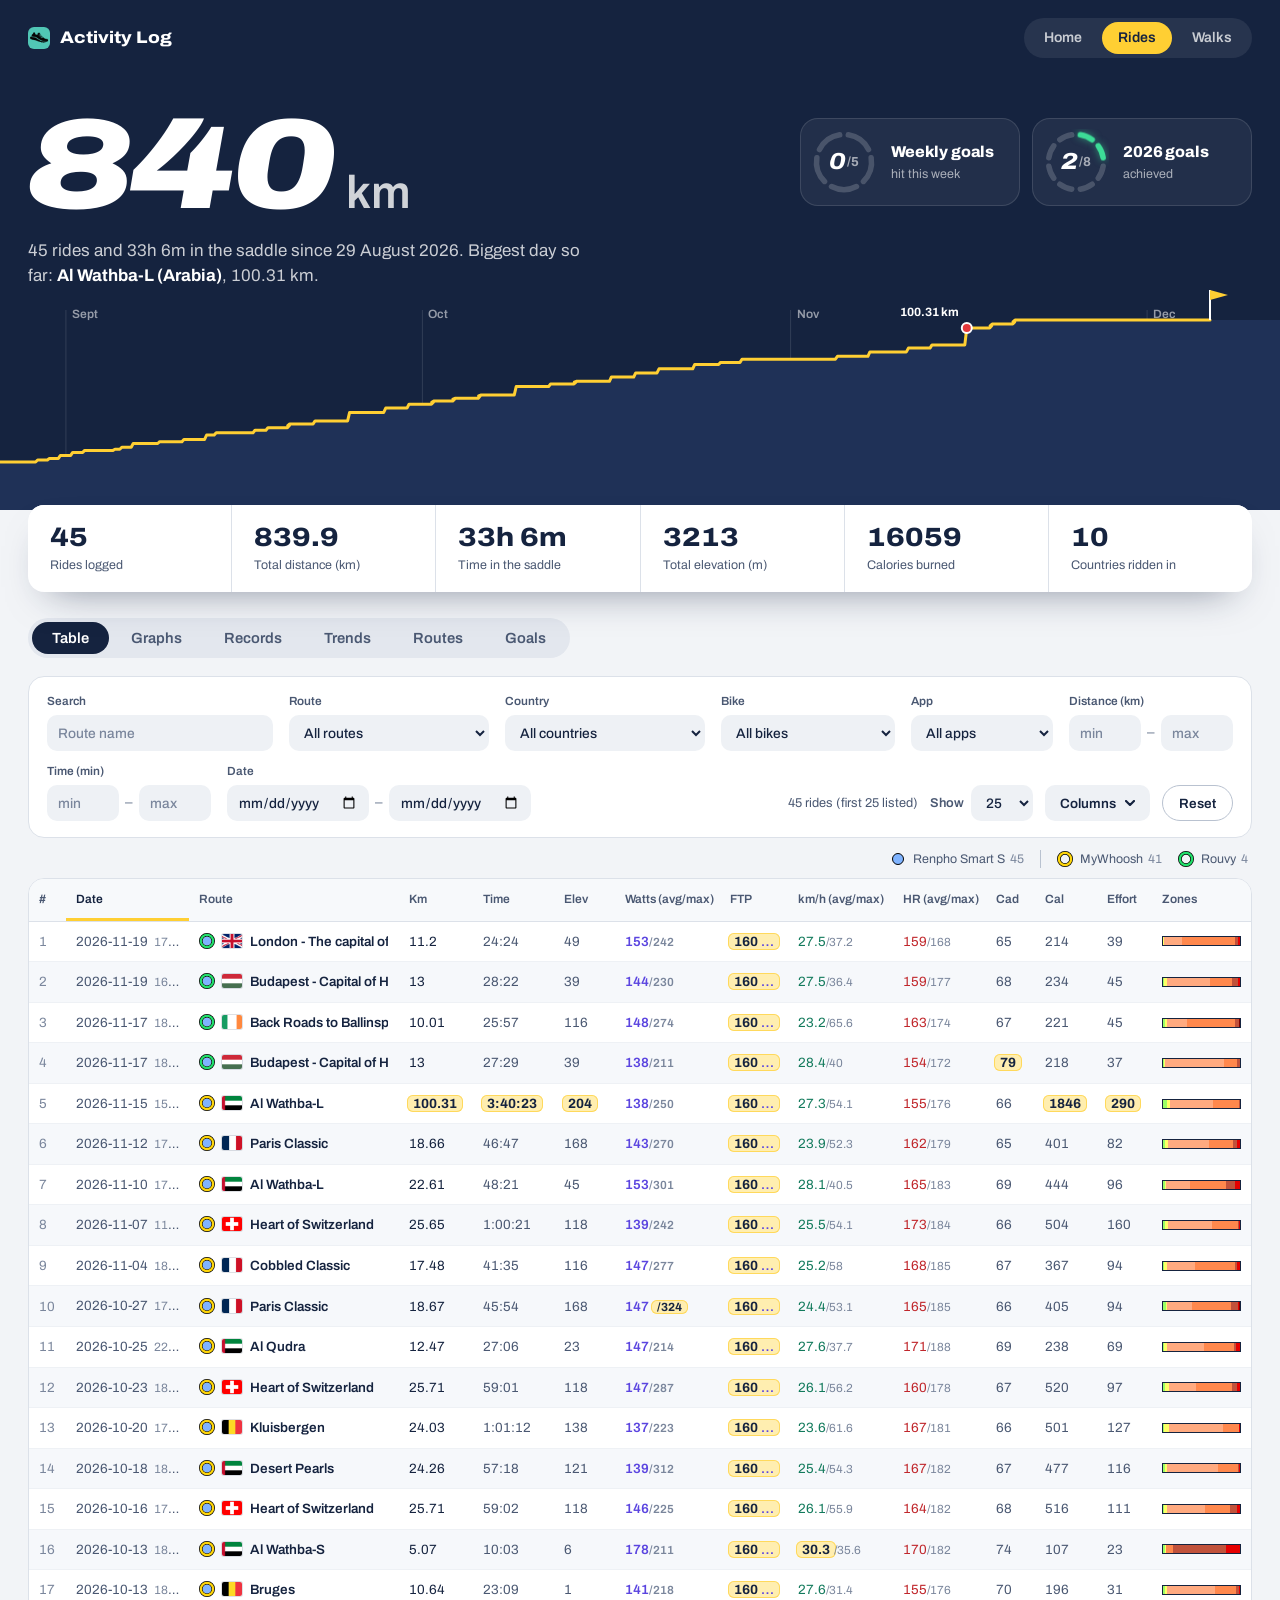
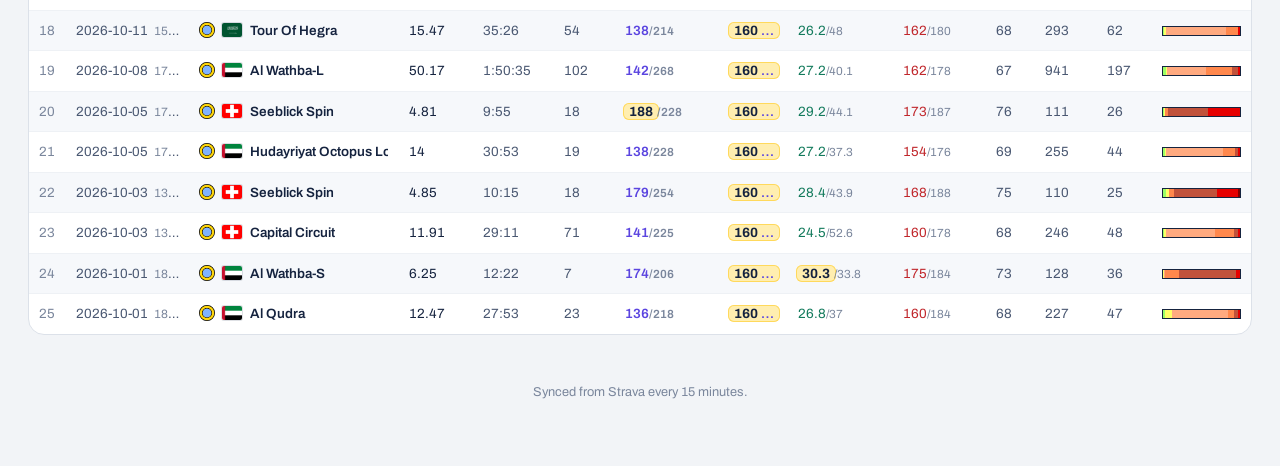
==== commit afbc4fa8: "feat: updated website" ====
--- a/rides.html
+++ b/rides.html
@@ -14,8 +14,8 @@
     <link rel="preconnect" href="https://fonts.googleapis.com">
     <link rel="preconnect" href="https://fonts.gstatic.com" crossorigin>
     <link href="https://fonts.googleapis.com/css2?family=Archivo:ital,wdth,wght@0,62..125,100..900;1,62..125,100..900&display=swap" rel="stylesheet">
-    <link rel="stylesheet" href="css/site.css?v=2026-11-19-13">
-    <link rel="stylesheet" href="css/rides.css?v=2026-11-19-13">
+    <link rel="stylesheet" href="css/site.css?v=2026-11-19-14">
+    <link rel="stylesheet" href="css/rides.css?v=2026-11-19-14">
 </head>
 <body>
 <header class="hero">
@@ -275,12 +275,12 @@
 
     <footer class="page-foot">Synced from Strava every 15 minutes.</footer>
 </main>
-<script src="js/rides.js?v=2026-11-19-13"></script>
-<script src="js/goals-rides.js?v=2026-11-19-13"></script>
-<script src="js/goals.js?v=2026-11-19-13"></script>
-<script src="js/hero.js?v=2026-11-19-13"></script>
-<script src="js/name-scroll.js?v=2026-11-19-13"></script>
-<script src="js/column-picker.js?v=2026-11-19-13"></script>
-<script src="js/rides-ui.js?v=2026-11-19-13"></script>
+<script src="js/rides.js?v=2026-11-19-14"></script>
+<script src="js/goals-rides.js?v=2026-11-19-14"></script>
+<script src="js/goals.js?v=2026-11-19-14"></script>
+<script src="js/hero.js?v=2026-11-19-14"></script>
+<script src="js/name-scroll.js?v=2026-11-19-14"></script>
+<script src="js/column-picker.js?v=2026-11-19-14"></script>
+<script src="js/rides-ui.js?v=2026-11-19-14"></script>
 </body>
 </html>
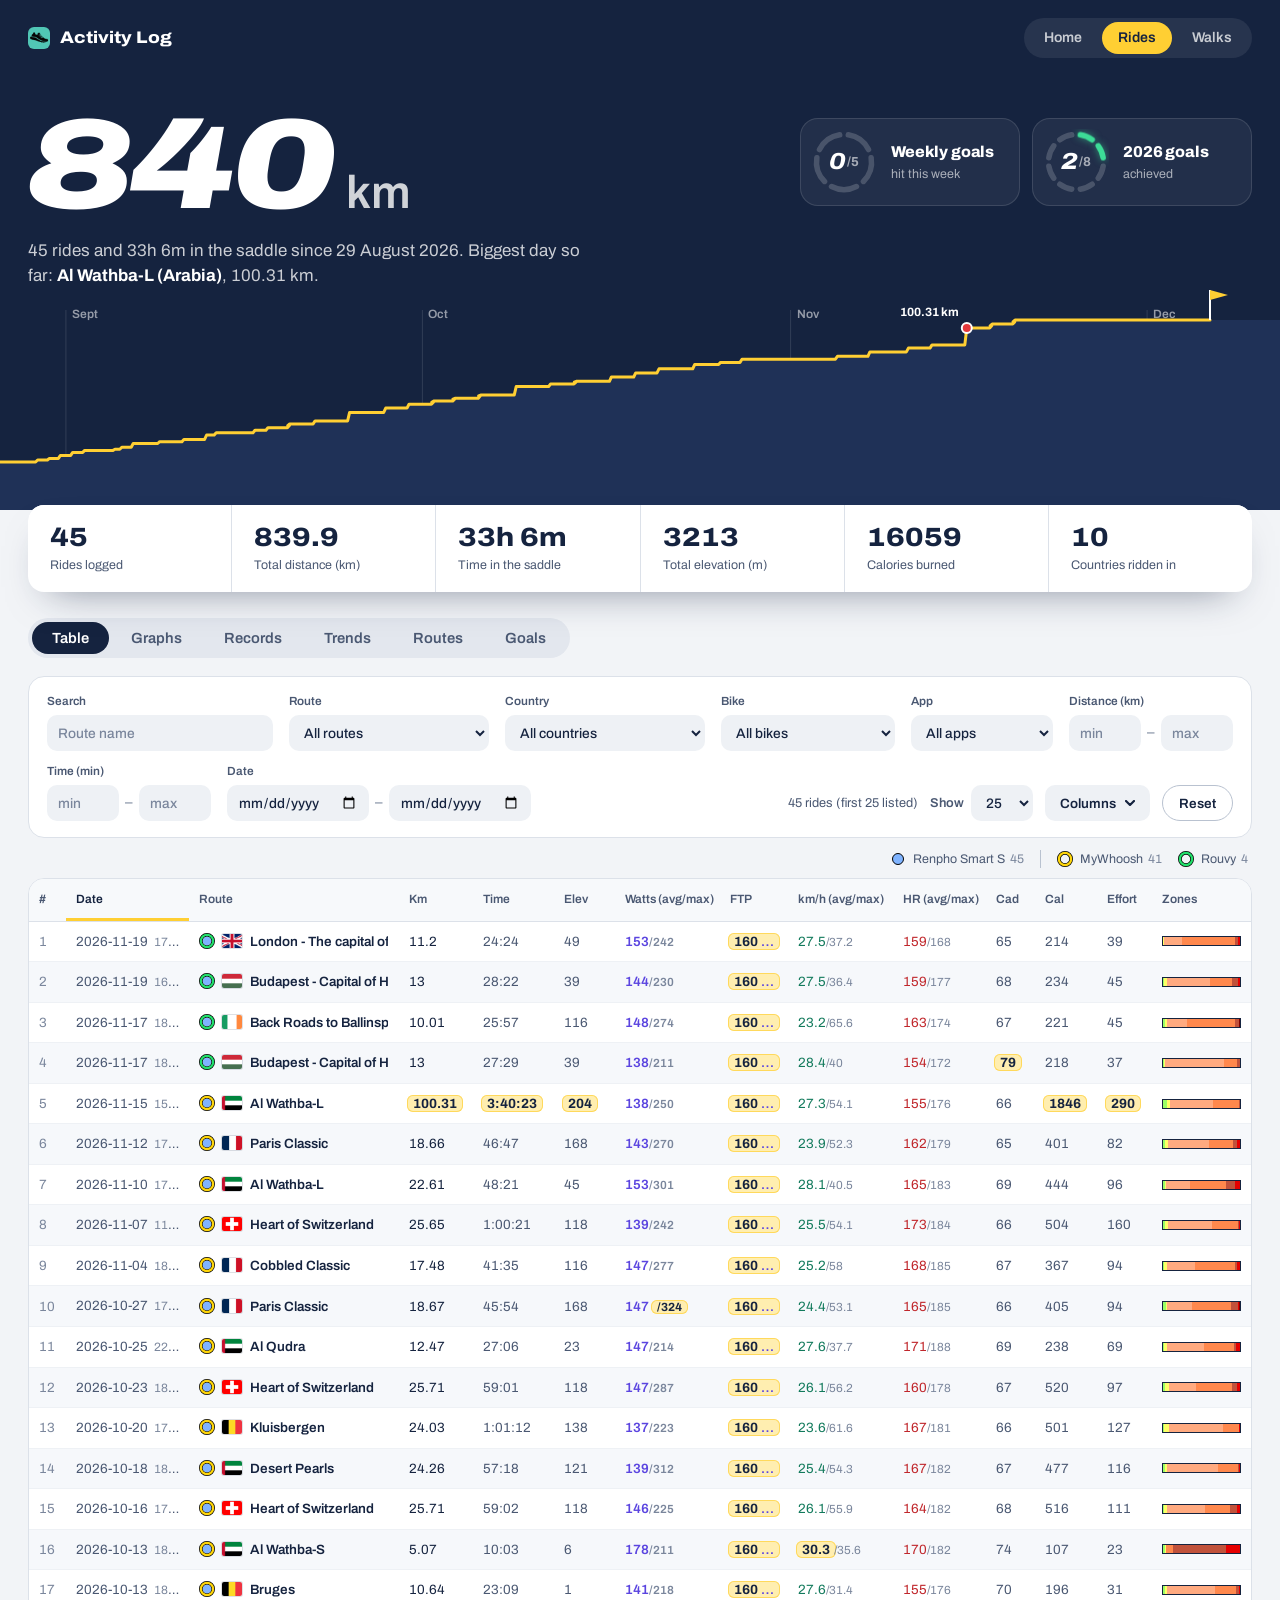
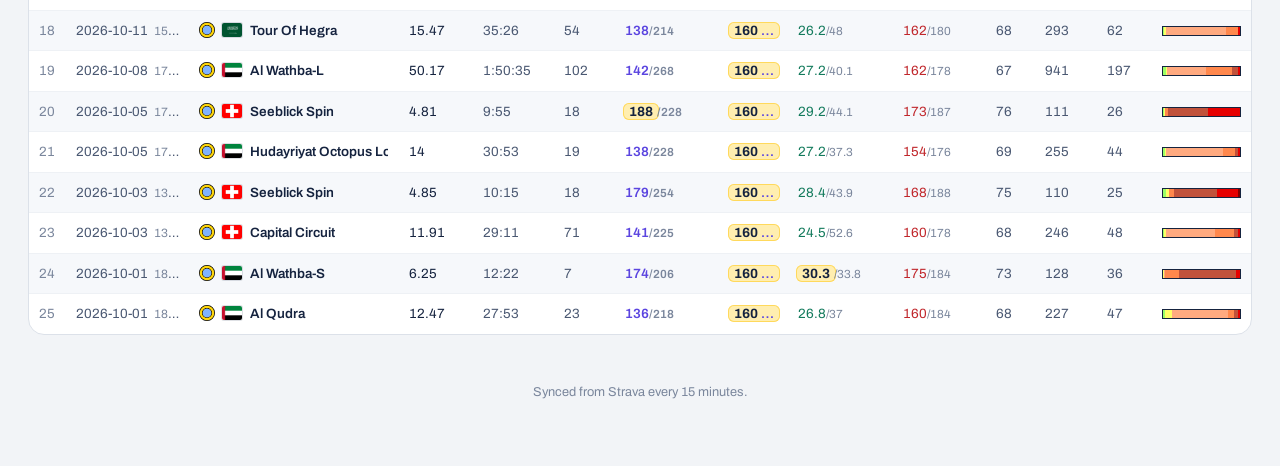
==== commit c67dd010: "feat: updated website" ====
--- a/rides.html
+++ b/rides.html
@@ -14,8 +14,8 @@
     <link rel="preconnect" href="https://fonts.googleapis.com">
     <link rel="preconnect" href="https://fonts.gstatic.com" crossorigin>
     <link href="https://fonts.googleapis.com/css2?family=Archivo:ital,wdth,wght@0,62..125,100..900;1,62..125,100..900&display=swap" rel="stylesheet">
-    <link rel="stylesheet" href="css/site.css?v=2026-11-19-14">
-    <link rel="stylesheet" href="css/rides.css?v=2026-11-19-14">
+    <link rel="stylesheet" href="css/site.css?v=2026-11-19-24">
+    <link rel="stylesheet" href="css/rides.css?v=2026-11-19-24">
 </head>
 <body>
 <header class="hero">
@@ -275,12 +275,12 @@
 
     <footer class="page-foot">Synced from Strava every 15 minutes.</footer>
 </main>
-<script src="js/rides.js?v=2026-11-19-14"></script>
-<script src="js/goals-rides.js?v=2026-11-19-14"></script>
-<script src="js/goals.js?v=2026-11-19-14"></script>
-<script src="js/hero.js?v=2026-11-19-14"></script>
-<script src="js/name-scroll.js?v=2026-11-19-14"></script>
-<script src="js/column-picker.js?v=2026-11-19-14"></script>
-<script src="js/rides-ui.js?v=2026-11-19-14"></script>
+<script src="js/rides.js?v=2026-11-19-24"></script>
+<script src="js/goals-rides.js?v=2026-11-19-24"></script>
+<script src="js/goals.js?v=2026-11-19-24"></script>
+<script src="js/hero.js?v=2026-11-19-24"></script>
+<script src="js/name-scroll.js?v=2026-11-19-24"></script>
+<script src="js/column-picker.js?v=2026-11-19-24"></script>
+<script src="js/rides-ui.js?v=2026-11-19-24"></script>
 </body>
 </html>
--- a/css/site.css
+++ b/css/site.css
@@ -233,7 +233,21 @@
 .yp-bar i{display:block;height:100%;background:var(--sprint);border-radius:999px;}
 .year-goals{display:grid;grid-template-columns:repeat(4, minmax(0, 1fr));gap:14px;}
 .yg-card{background:var(--panel);border:1px solid var(--line);border-radius:16px;padding:16px 18px;display:flex;flex-direction:column;gap:8px;}
-.yg-card.done{border-color:var(--jersey);box-shadow:0 0 0 2px rgba(255,207,51,0.35);}
+/* Completed year goals: an orange-gold border with a glint of light travelling slowly
+   round it. The border is a rotating conic gradient behind the card's own
+   background; browsers without @property just show it still. */
+@property --glint{syntax:'<angle>';inherits:false;initial-value:0deg;}
+.yg-card.done{
+  border:3px solid transparent;
+  padding:14px 16px;   /* keeps the content in place with the thicker border */
+  background:
+    linear-gradient(160deg, #FFF3D6, #FFFBF0 70%) padding-box,   /* a warm tint inside */
+    conic-gradient(from var(--glint), #C9730A 0deg, #E8901A 25deg, #F2A900 60deg, #FFC400 100deg, #F2A900 140deg, #E8901A 175deg, #C9730A 235deg, #E8901A 300deg, #C9730A 360deg) border-box;
+  box-shadow:0 6px 20px -10px rgba(214,124,10,0.55);
+  animation:glint 6s linear infinite;
+}
+@keyframes glint{to{--glint:360deg;}}
+@media (prefers-reduced-motion: reduce){ .yg-card.done{animation:none;} }
 .yg-head{display:flex;justify-content:space-between;align-items:baseline;}
 .yg-pct{font-weight:800;font-size:0.85rem;color:var(--ink-2);}
 .yg-card.has-note{cursor:help;}
@@ -254,7 +268,15 @@
 @media (max-width: 560px){ .year-goals{grid-template-columns:1fr;} }
 @media (max-width: 1100px){ .goals-grid[data-count="5"]{grid-template-columns:repeat(3, minmax(0, 1fr));} }
 @media (max-width: 700px){
-  .goals-grid{grid-template-columns:repeat(2, minmax(0, 1fr));}
+  .goals-grid, .goals-grid[data-count]{grid-template-columns:repeat(2, minmax(0, 1fr));gap:10px;}
+  .goal-card{padding:14px 12px 12px;}
+  .goal-head{flex-wrap:wrap;gap:4px 6px;}
+  .goal-label{font-size:0.86rem;}
+  .goal-streak{font-size:0.64rem;padding:2px 6px;}
+  .goal-value{font-size:1.3rem;white-space:nowrap;}
+  .goal-of{font-size:0.72rem;white-space:nowrap;}
+  .goal-best{font-size:0.74rem;gap:6px;}
+  .goal-best b{white-space:nowrap;}
   .goals-grid[data-count="5"] .goal-card:first-child{grid-column:1 / -1;}   /* first goal on its own row, the rest in pairs */
 }
 @media (prefers-reduced-motion: reduce){ .goals-grid.animate .goal-fill{animation:none;} }
@@ -509,6 +531,7 @@
   .chart-wrap{padding:12px;}
 }
 @media (max-width: 400px){
+  .gs-long{display:none;}   /* streak badge reads "3 wk" on the narrowest phones */
   .tabs{padding:3px;}
   .tab-btn{padding:7px 5px;font-size:0.8rem;}
 }
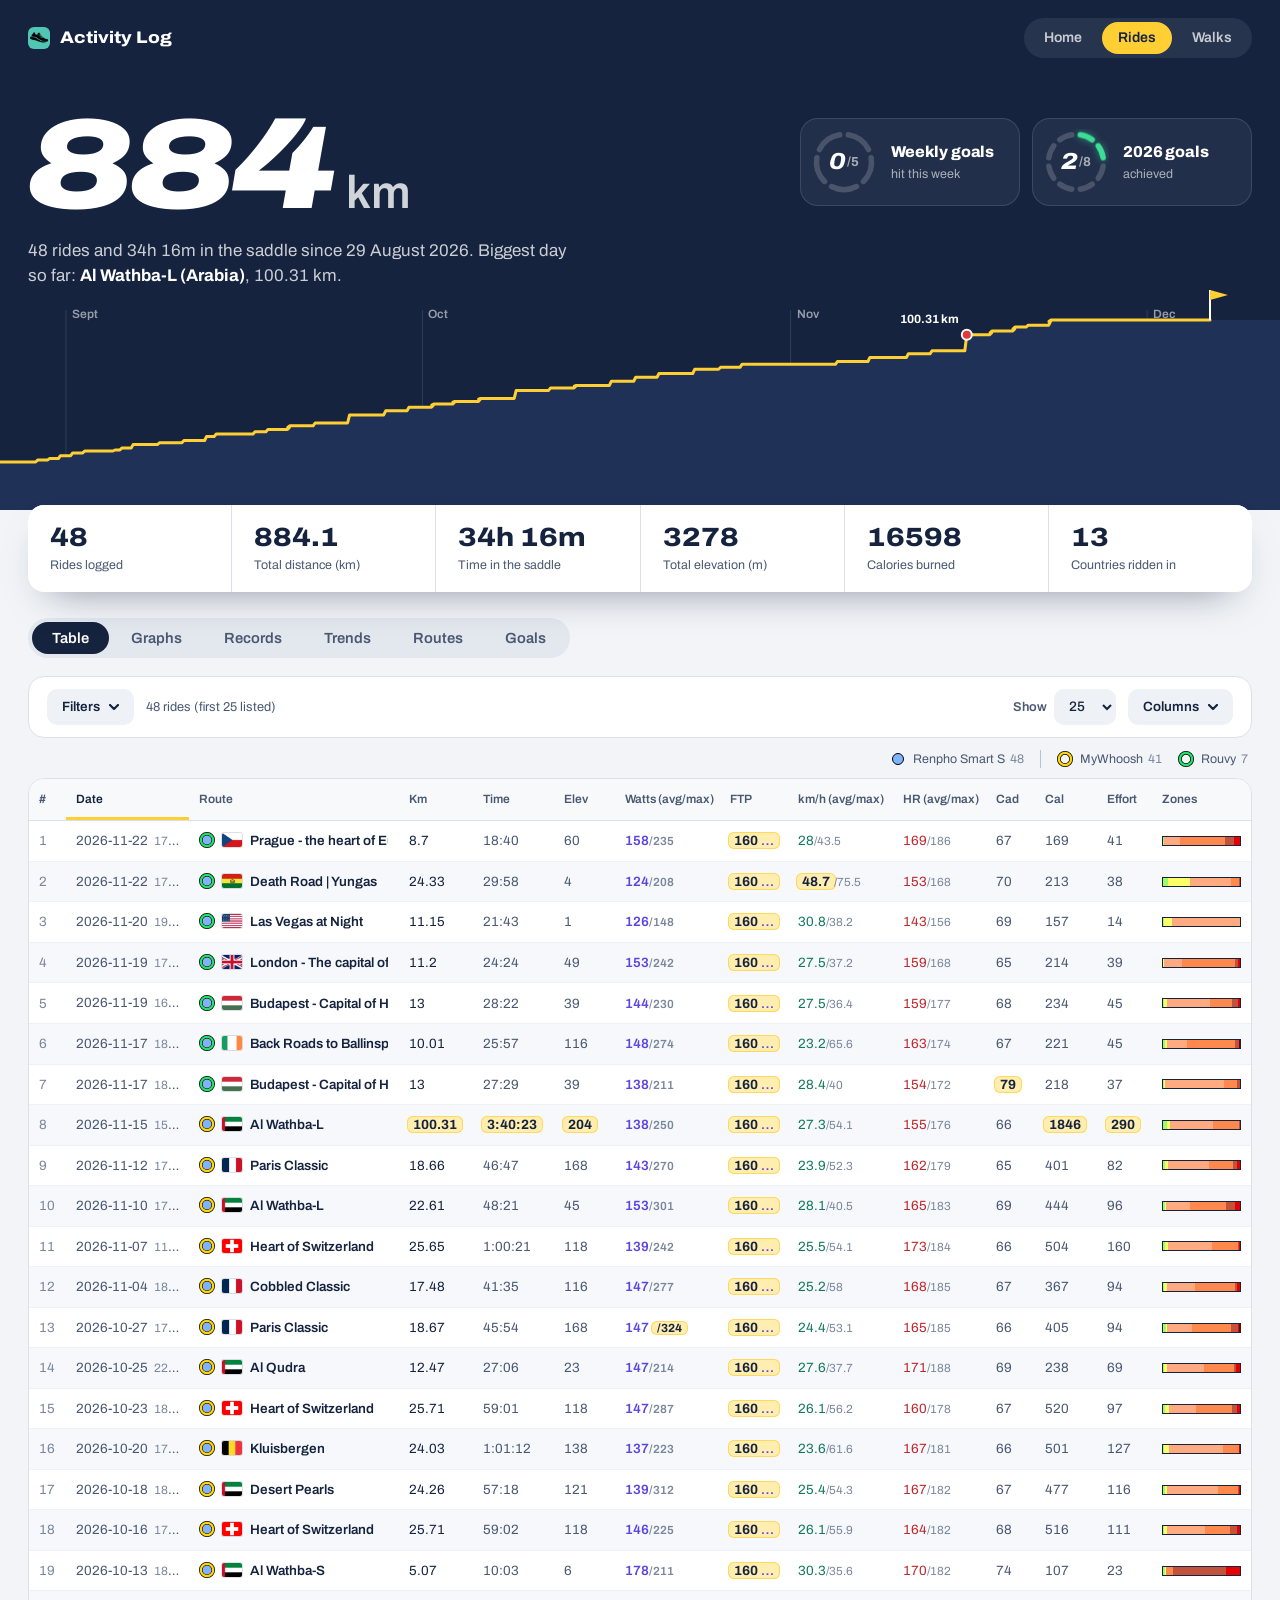
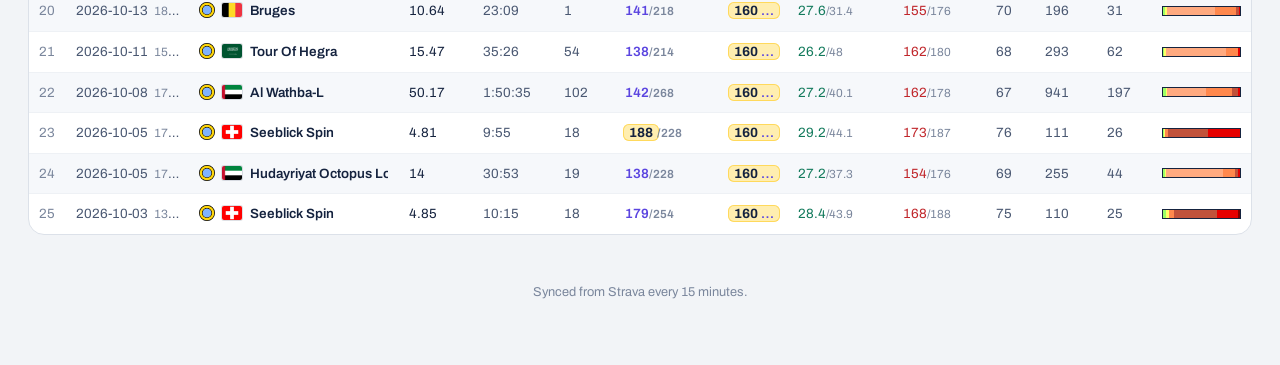
==== commit 50f6a353: "feat: updated website" ====
--- a/rides.html
+++ b/rides.html
@@ -14,8 +14,8 @@
     <link rel="preconnect" href="https://fonts.googleapis.com">
     <link rel="preconnect" href="https://fonts.gstatic.com" crossorigin>
     <link href="https://fonts.googleapis.com/css2?family=Archivo:ital,wdth,wght@0,62..125,100..900;1,62..125,100..900&display=swap" rel="stylesheet">
-    <link rel="stylesheet" href="css/site.css?v=2026-11-19-24">
-    <link rel="stylesheet" href="css/rides.css?v=2026-11-19-24">
+    <link rel="stylesheet" href="css/site.css?v=2026-11-23-2">
+    <link rel="stylesheet" href="css/rides.css?v=2026-11-23-2">
 </head>
 <body>
 <header class="hero">
@@ -214,6 +214,26 @@
         </div>
         <div class="chart-note"><span class="delta-note">▲▼ compare with the previous period; a fall in the current, unfinished period shows in grey. </span>Avg watts is weighted by ride time.</div>
 
+        <div class="trend-head kit-head">
+            <div class="section-title" id="kit-title">By app</div>
+            <div class="group-picker" id="kit-group" role="group" aria-label="Compare by">
+                <button type="button" class="group-btn active" data-group="app">App</button>
+                <button type="button" class="group-btn" data-group="bike">Bike</button>
+            </div>
+        </div>
+        <div class="kit-card">
+            <div class="group-picker kit-metrics" id="kit-metric" role="group" aria-label="Stat">
+                <button type="button" class="group-btn active" data-metric="km">Distance</button>
+                <button type="button" class="group-btn" data-metric="rides">Rides</button>
+                <button type="button" class="group-btn" data-metric="secs">Time</button>
+                <button type="button" class="group-btn" data-metric="avgW">Avg power</button>
+                <button type="button" class="group-btn" data-metric="maxW">Max power</button>
+                <button type="button" class="group-btn" data-metric="speed">Avg speed</button>
+            </div>
+            <div class="kit-bars" id="kit-bars"></div>
+        </div>
+        <div class="chart-note">Hover a bar for all its stats. Avg power and avg speed are weighted by ride time.</div>
+
     </div>
 
     <div id="routes-view" class="view">
@@ -275,12 +295,14 @@
 
     <footer class="page-foot">Synced from Strava every 15 minutes.</footer>
 </main>
-<script src="js/rides.js?v=2026-11-19-24"></script>
-<script src="js/goals-rides.js?v=2026-11-19-24"></script>
-<script src="js/goals.js?v=2026-11-19-24"></script>
-<script src="js/hero.js?v=2026-11-19-24"></script>
-<script src="js/name-scroll.js?v=2026-11-19-24"></script>
-<script src="js/column-picker.js?v=2026-11-19-24"></script>
-<script src="js/rides-ui.js?v=2026-11-19-24"></script>
+<script src="js/rides.js?v=2026-11-23-2"></script>
+<script src="js/goals-rides.js?v=2026-11-23-2"></script>
+<script src="js/goals.js?v=2026-11-23-2"></script>
+<script src="js/hero.js?v=2026-11-23-2"></script>
+<script src="js/name-scroll.js?v=2026-11-23-2"></script>
+<script src="js/column-picker.js?v=2026-11-23-2"></script>
+<script src="js/filter-toggle.js?v=2026-11-23-2"></script>
+<script src="js/kit-stats.js?v=2026-11-23-2"></script>
+<script src="js/rides-ui.js?v=2026-11-23-2"></script>
 </body>
 </html>
--- a/css/site.css
+++ b/css/site.css
@@ -219,6 +219,7 @@
 .goal-bar.hit i{opacity:1;}
 .goal-bar.now{box-shadow:0 0 0 1.5px var(--ink);}
 .goal-best{width:100%;display:flex;justify-content:space-between;margin-top:9px;font-size:0.78rem;color:var(--ink-2);}
+.goal-best + .goal-best{margin-top:3px;}
 .goal-best b{color:var(--ink);font-weight:700;}
 /* Year goals */
 .year-goals-head{margin-top:30px;}
@@ -378,6 +379,26 @@
 }
 .f-reset:hover{background:var(--ink);color:#fff;border-color:var(--ink);}
 .filter-bar + .table-wrap{margin-top:14px;}
+/* Filters button (js/filter-toggle.js): the filter fields start hidden */
+.filter-bar.collapsed .f-group{display:none;}
+.filter-bar.collapsed .f-reset{display:none;}
+.filter-bar.collapsed{padding:12px 18px;}
+.filter-bar.collapsed .f-footer{margin-left:0;width:100%;}
+.f-toggle{
+  display:inline-flex;align-items:center;height:36px;padding:0 14px;cursor:pointer;white-space:nowrap;
+  font:600 0.84rem var(--font);color:var(--ink);
+  background:var(--bg-deep);border:1px solid transparent;border-radius:10px;
+}
+.f-toggle:hover{border-color:var(--line-strong);}
+.f-toggle[aria-expanded="true"]{border-color:var(--ink);background:#fff;}
+.f-toggle::after{
+  content:"";width:10px;height:6px;margin-left:9px;transition:transform .15s;
+  background:url("data:image/svg+xml,%3Csvg xmlns='http://www.w3.org/2000/svg' viewBox='0 0 10 6'%3E%3Cpath d='M1 1l4 4 4-4' fill='none' stroke='%2315233F' stroke-width='2.2' stroke-linecap='round' stroke-linejoin='round'/%3E%3C/svg%3E") no-repeat center/contain;
+}
+.f-toggle[aria-expanded="true"]::after{transform:rotate(180deg);}
+.f-toggle-count:not(:empty){margin-left:7px;background:var(--jersey);color:var(--ink);padding:1px 7px;border-radius:999px;font-weight:800;font-size:0.78rem;}
+.f-footer .f-count{margin-right:auto;}
+
 /* Columns picker (js/column-picker.js) */
 .col-picker{position:relative;}
 .col-picker-btn{
@@ -511,7 +532,10 @@
 }
 @media (max-width: 640px){
   .f-footer{flex-wrap:wrap;height:auto;margin-left:0;width:100%;}
-  .f-count{flex-basis:100%;}
+  .f-count{flex-basis:100%;order:-1;}   /* count on top, the buttons in one row below */
+  .f-footer{gap:8px;}
+  .f-toggle,.col-picker-btn{padding:0 10px;}
+  .filter-bar.collapsed{padding:12px 14px;}
   .group-picker{width:100%;}
   .group-btn{flex:1 1 auto;padding:6px 6px;white-space:nowrap;}
   .trend-controls{width:100%;justify-content:space-between;}
--- a/css/rides.css
+++ b/css/rides.css
@@ -41,6 +41,29 @@
 .mini-zone-bar{display:flex;height:10px;overflow:hidden;background:var(--bg-deep);border:1px solid var(--ink);}
 .mini-zone-seg{height:100%;}
 
+/* ---------------- Trends: by app / by bike (js/kit-stats.js) ---------------- */
+.kit-head{margin-top:30px;}
+.kit-card{background:var(--panel);border:1px solid var(--line);border-radius:16px;padding:14px 18px 16px;}
+.kit-metrics{display:inline-flex;margin-bottom:14px;}
+.kit-bars{display:flex;flex-direction:column;gap:2px;}
+.kit-row{display:grid;grid-template-columns:minmax(120px, 210px) 1fr 96px;align-items:center;gap:14px;padding:7px 4px;border-radius:8px;cursor:default;}
+.kit-row:hover{background:var(--panel-hover);}
+.kit-name{display:flex;align-items:center;gap:8px;font-weight:600;font-size:0.86rem;color:var(--ink);min-width:0;overflow:hidden;text-overflow:ellipsis;white-space:nowrap;}
+.kit-name img{width:16px;height:16px;flex:none;}
+.kit-track{height:14px;}
+.kit-track i{display:block;height:100%;border-radius:0 4px 4px 0;}
+.kit-val{text-align:right;font-weight:700;font-size:0.86rem;color:var(--ink);white-space:nowrap;font-variant-numeric:tabular-nums;}
+.kit-tip{display:grid;grid-template-columns:auto auto;gap:3px 14px;}
+.kit-tip b{grid-column:1 / -1;margin-bottom:2px;}
+.kit-tip span{display:contents;}
+.kit-tip em{font-style:normal;color:#C8D1E0;}
+@media (max-width: 640px){
+  .kit-card{padding:12px;}
+  .kit-metrics{display:flex;width:100%;}
+  .kit-row{grid-template-columns:minmax(0, 110px) 1fr 74px;gap:8px;}
+  .kit-name,.kit-val{font-size:0.8rem;}
+}
+
 /* ---------------- Records: the classification jerseys ---------------- */
 /* Card order follows computeRecords in rides.js:
    1 longest ride, 2 longest time, 3 most elevation, 4 avg power, 5 max power,
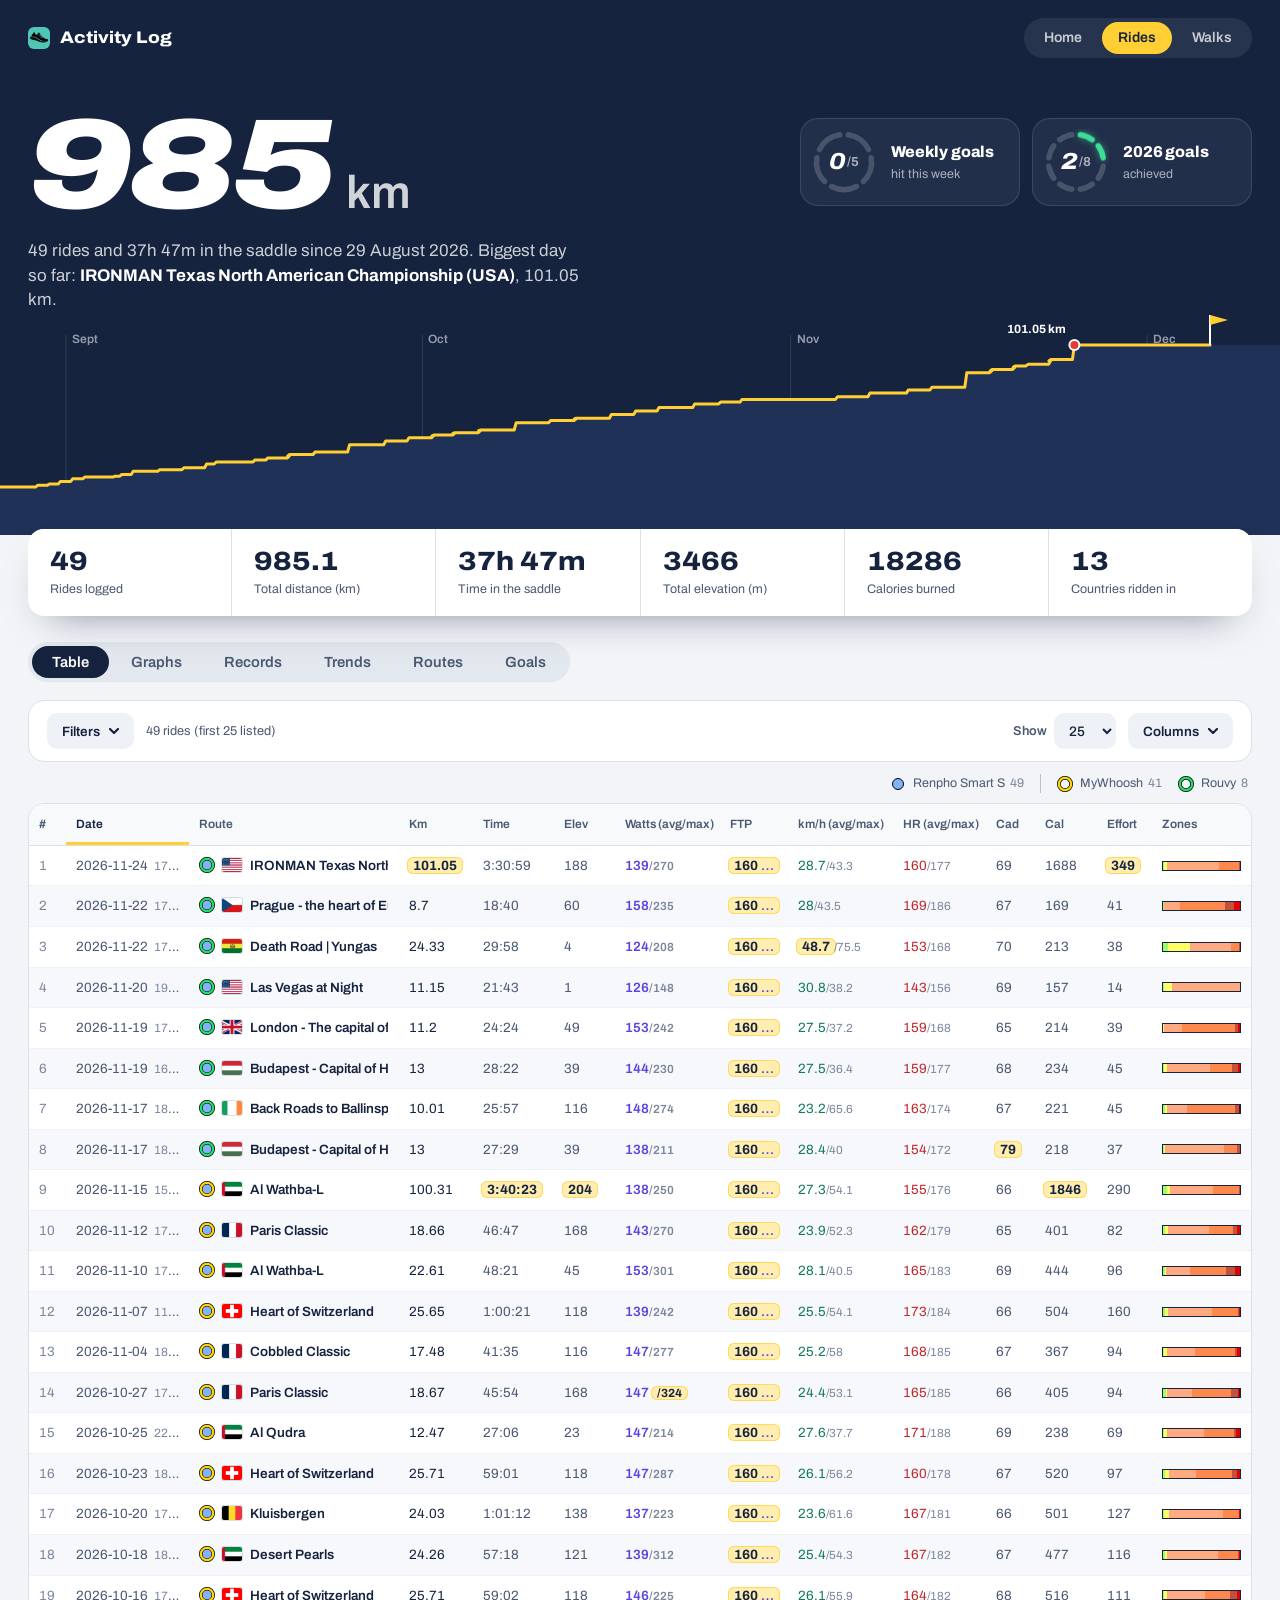
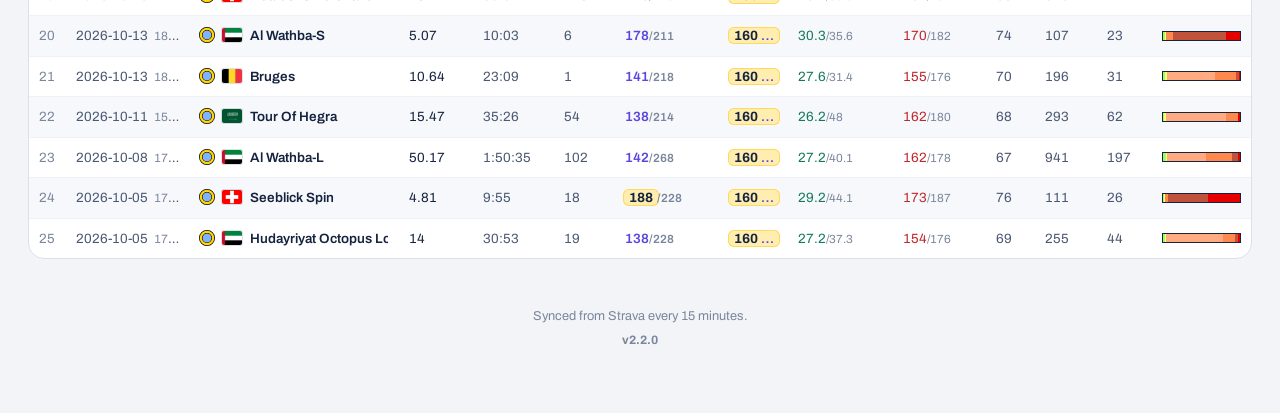
==== commit 2bf4892e: "feat: updated website" ====
--- a/rides.html
+++ b/rides.html
@@ -14,8 +14,8 @@
     <link rel="preconnect" href="https://fonts.googleapis.com">
     <link rel="preconnect" href="https://fonts.gstatic.com" crossorigin>
     <link href="https://fonts.googleapis.com/css2?family=Archivo:ital,wdth,wght@0,62..125,100..900;1,62..125,100..900&display=swap" rel="stylesheet">
-    <link rel="stylesheet" href="css/site.css?v=2026-11-23-2">
-    <link rel="stylesheet" href="css/rides.css?v=2026-11-23-2">
+    <link rel="stylesheet" href="css/site.css?v=2026-11-24-1">
+    <link rel="stylesheet" href="css/rides.css?v=2026-11-24-1">
 </head>
 <body>
 <header class="hero">
@@ -274,7 +274,10 @@
 
     <div id="goals-view" class="view">
         <div class="trend-head">
-            <div class="section-title">Weekly goals</div>
+            <div class="yg-titles">
+                <div class="section-title">Weekly goals <span class="goal-streak title-streak" id="goals-all-streak" hidden></span></div>
+                <div class="goals-sum" id="goals-sum"></div>
+            </div>
             <span class="goals-week" id="goals-week"></span>
         </div>
         <div class="goals-grid" id="goals-grid"></div>
@@ -295,14 +298,15 @@
 
     <footer class="page-foot">Synced from Strava every 15 minutes.</footer>
 </main>
-<script src="js/rides.js?v=2026-11-23-2"></script>
-<script src="js/goals-rides.js?v=2026-11-23-2"></script>
-<script src="js/goals.js?v=2026-11-23-2"></script>
-<script src="js/hero.js?v=2026-11-23-2"></script>
-<script src="js/name-scroll.js?v=2026-11-23-2"></script>
-<script src="js/column-picker.js?v=2026-11-23-2"></script>
-<script src="js/filter-toggle.js?v=2026-11-23-2"></script>
-<script src="js/kit-stats.js?v=2026-11-23-2"></script>
-<script src="js/rides-ui.js?v=2026-11-23-2"></script>
+<script src="js/rides.js?v=2026-11-24-1"></script>
+<script src="js/goals-rides.js?v=2026-11-24-1"></script>
+<script src="js/goals.js?v=2026-11-24-1"></script>
+<script src="js/hero.js?v=2026-11-24-1"></script>
+<script src="js/name-scroll.js?v=2026-11-24-1"></script>
+<script src="js/column-picker.js?v=2026-11-24-1"></script>
+<script src="js/filter-toggle.js?v=2026-11-24-1"></script>
+<script src="js/kit-stats.js?v=2026-11-24-1"></script>
+<script src="js/rides-ui.js?v=2026-11-24-1"></script>
+<script src="js/version.js?v=2026-11-24-1"></script>
 </body>
 </html>
--- a/css/site.css
+++ b/css/site.css
@@ -195,6 +195,7 @@
 .goal-head{display:flex;justify-content:space-between;align-items:center;width:100%;min-height:22px;}
 .goal-label{font-weight:700;font-size:0.92rem;color:var(--ink);}
 .goal-streak{white-space:nowrap;font-size:0.72rem;font-weight:700;color:var(--ink);background:var(--jersey);padding:2px 8px;border-radius:999px;}
+.title-streak{display:inline-block;vertical-align:middle;margin-left:10px;font-size:0.8rem;font-style:normal;letter-spacing:0;padding:3px 10px;position:relative;top:-2px;}
 .goal-dial{position:relative;width:100%;max-width:190px;margin:6px 0 2px;}
 .goal-ring{display:block;width:100%;height:auto;}
 .goal-track{fill:none;stroke:#E6EAF0;stroke-width:11;stroke-linecap:round;}
@@ -226,6 +227,8 @@
 .yg-titles{margin-right:auto;}
 .yg-titles .section-title{margin:0;}
 .yg-range{font-size:0.84rem;color:var(--ink-2);margin-top:3px;}
+.goals-sum{font-size:0.84rem;color:var(--ink-2);margin-top:3px;}
+.goals-sum b{color:var(--ink);font-weight:800;}
 .yg-left{font-size:0.84rem;font-weight:700;color:var(--sprint);margin-top:2px;}
 .year-progress{background:var(--panel);border:1px solid var(--line);border-radius:16px;padding:12px 18px 14px;margin-bottom:14px;}
 .yp-labels{display:flex;justify-content:space-between;align-items:baseline;gap:10px;font-size:0.78rem;color:var(--ink-2);margin-bottom:8px;}
@@ -382,8 +385,12 @@
 /* Filters button (js/filter-toggle.js): the filter fields start hidden */
 .filter-bar.collapsed .f-group{display:none;}
 .filter-bar.collapsed .f-reset{display:none;}
-.filter-bar.collapsed{padding:12px 18px;}
-.filter-bar.collapsed .f-footer{margin-left:0;width:100%;}
+/* The button row sits at the top, open or closed; the filter fields open
+   underneath it, so Filters, Show and Columns never move. */
+.filter-bar{padding:12px 18px;}
+.filter-bar .f-footer{order:-1;margin-left:0;width:100%;}
+.filter-bar:not(.collapsed) .f-footer{height:auto;min-height:36px;padding-bottom:12px;margin-bottom:2px;border-bottom:1px solid var(--line);}
+.filter-bar:not(.collapsed){padding-bottom:16px;}
 .f-toggle{
   display:inline-flex;align-items:center;height:36px;padding:0 14px;cursor:pointer;white-space:nowrap;
   font:600 0.84rem var(--font);color:var(--ink);
@@ -398,6 +405,13 @@
 .f-toggle[aria-expanded="true"]::after{transform:rotate(180deg);}
 .f-toggle-count:not(:empty){margin-left:7px;background:var(--jersey);color:var(--ink);padding:1px 7px;border-radius:999px;font-weight:800;font-size:0.78rem;}
 .f-footer .f-count{margin-right:auto;}
+/* Order in the button row: Filters, count, then Reset (only while the filters
+   are open) in the space before Show and Columns, so those two never move. */
+.f-footer .f-toggle{order:0;}
+.f-footer .f-count{order:1;}
+.f-footer .f-reset{order:2;}
+.f-footer .f-show{order:3;}
+.f-footer .col-picker{order:4;}
 
 /* Columns picker (js/column-picker.js) */
 .col-picker{position:relative;}
@@ -525,6 +539,9 @@
 .hide-changes .delta-note{display:none;}
 
 .page-foot{margin-top:48px;color:var(--muted);font-size:0.8rem;text-align:center;}
+/* Version link under each page's footer (js/version.js) */
+.version-link{display:block;width:max-content;margin:6px auto 0;font-size:0.76rem;font-weight:700;color:var(--muted);text-decoration:none;}
+.version-link:hover{color:var(--ink);text-decoration:underline;text-decoration-color:var(--jersey);text-decoration-thickness:3px;text-underline-offset:3px;}
 
 /* ---------------- Small screens ---------------- */
 @media (max-width: 900px){
@@ -532,10 +549,12 @@
 }
 @media (max-width: 640px){
   .f-footer{flex-wrap:wrap;height:auto;margin-left:0;width:100%;}
-  .f-count{flex-basis:100%;order:-1;}   /* count on top, the buttons in one row below */
+  .f-footer .f-count{flex-basis:100%;order:-1;}   /* count on top, the buttons in one row below */
+  .f-footer .f-reset{order:5;}   /* Reset on its own line, below the others */
   .f-footer{gap:8px;}
   .f-toggle,.col-picker-btn{padding:0 10px;}
-  .filter-bar.collapsed{padding:12px 14px;}
+  .filter-bar{padding:12px 14px;}
+  .filter-bar:not(.collapsed){padding-bottom:14px;}
   .group-picker{width:100%;}
   .group-btn{flex:1 1 auto;padding:6px 6px;white-space:nowrap;}
   .trend-controls{width:100%;justify-content:space-between;}
